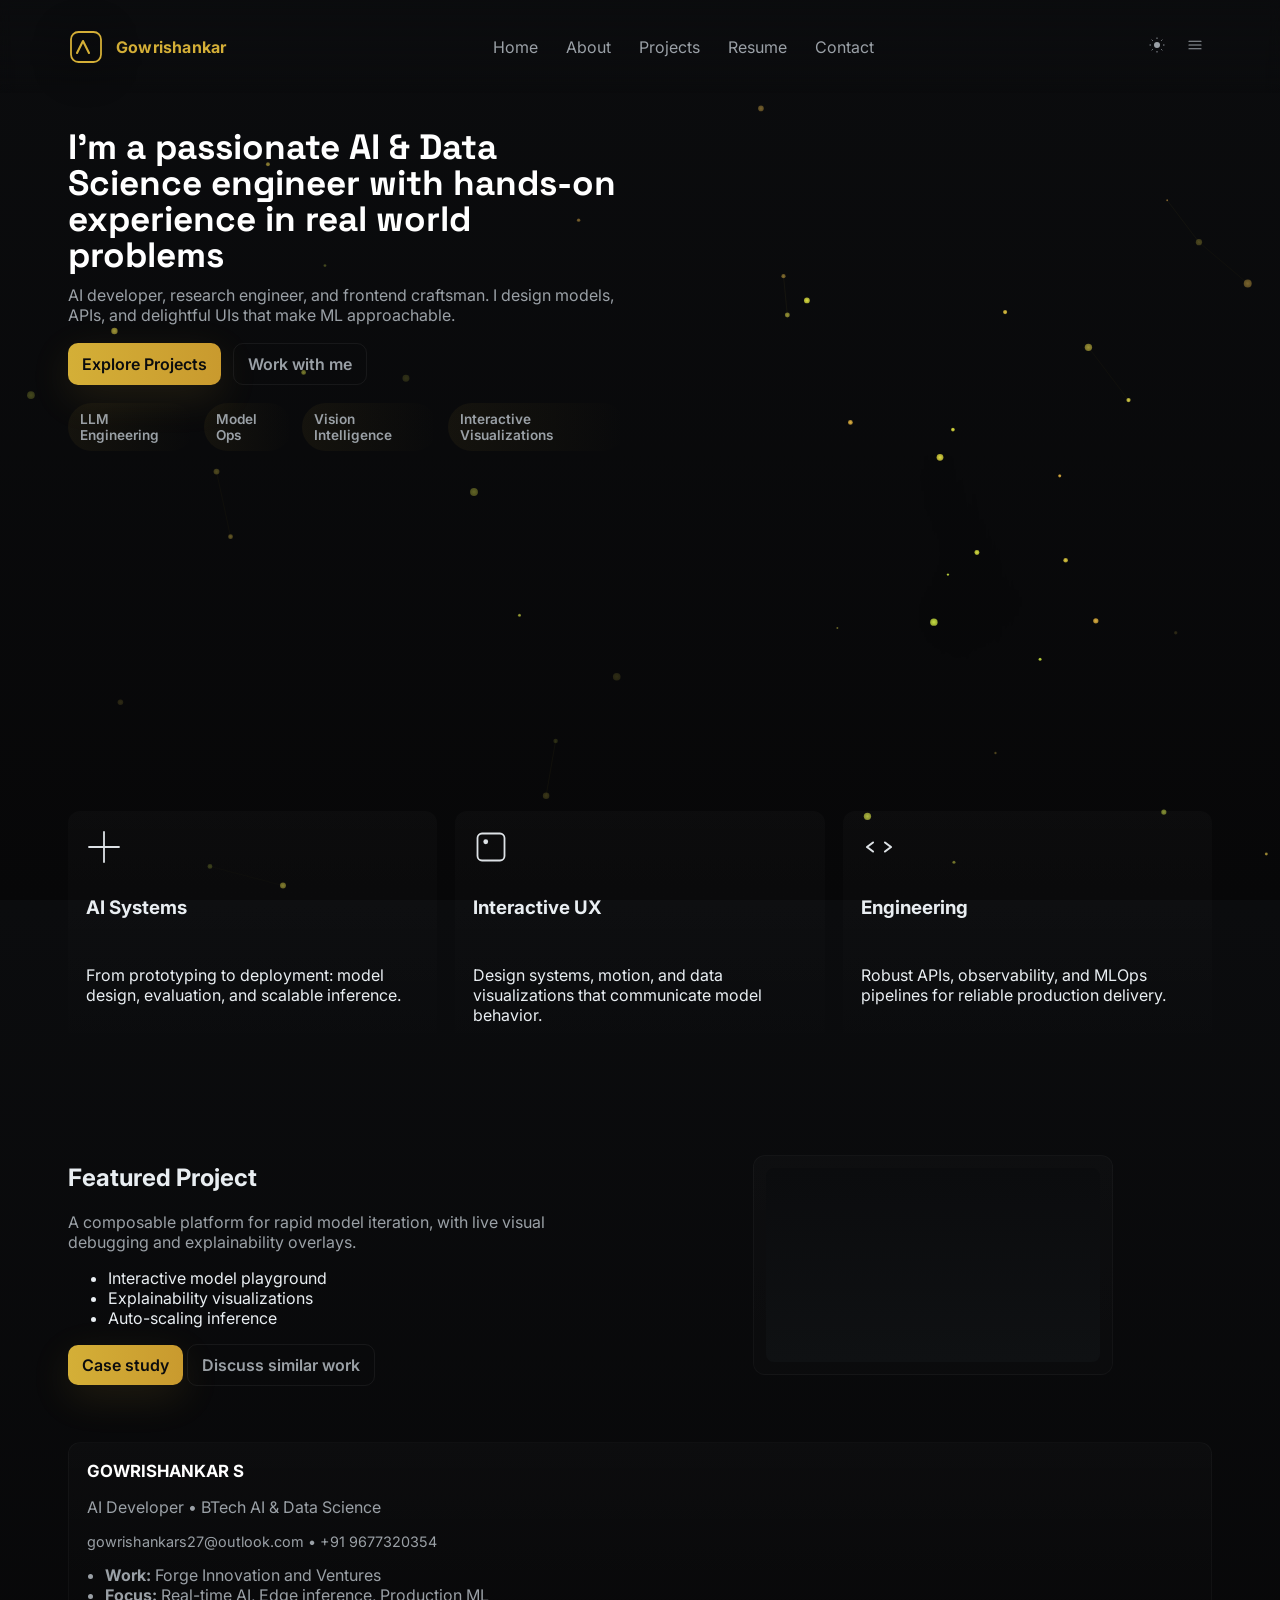
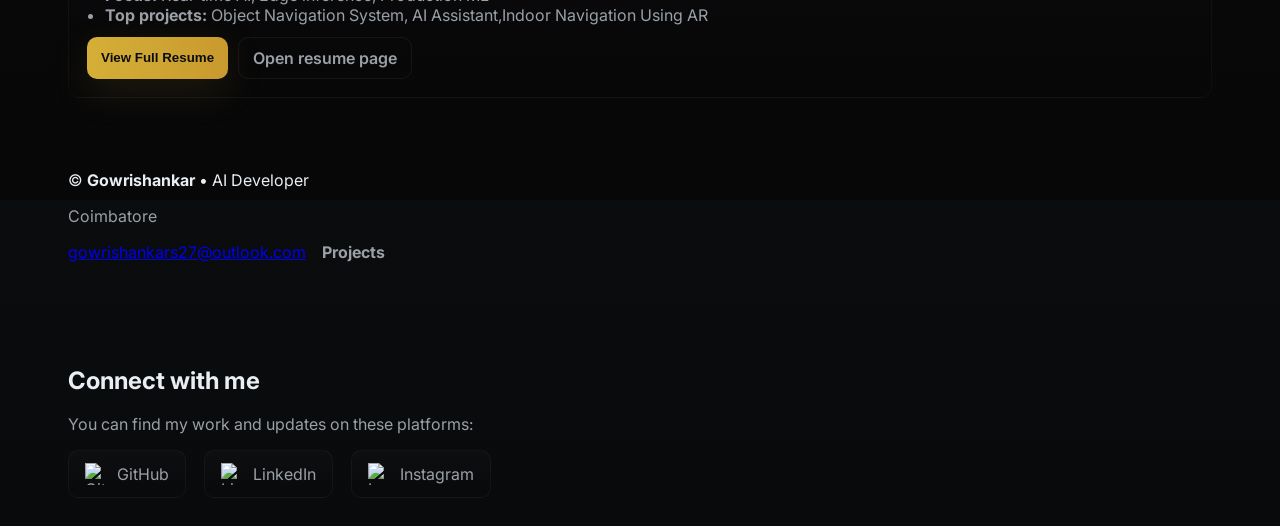
==== index.html @ 60534ad9 "Initial commit" ====
<!doctype html>
<html lang="en">
<head>
  <meta charset="utf-8" />
  <meta name="viewport" content="width=device-width,initial-scale=1" />
  <title>Gowrishankar — AI Developer Portfolio</title>
  <link rel="preconnect" href="https://fonts.gstatic.com" crossorigin>
  <link href="https://fonts.googleapis.com/css2?family=Inter:wght@300;400;600;800&family=Space+Grotesk:wght@600&display=swap" rel="stylesheet">
  <link rel="stylesheet" href="assets/style.css">
  <meta name="color-scheme" content="dark light">
</head>
<body class="theme-dark">
   <canvas id="cursorTrail" class="cursor-canvas" aria-hidden="true"></canvas>
    <canvas id="globalParticles" class="global-canvas" aria-hidden="true"></canvas>

  <header class="site-header" role="banner">
    <div class="container header-inner">
      <a class="brand" href="index.html" aria-label="Gowrishankar home">
        <svg class="logo" width="36" height="36" viewBox="0 0 24 24" aria-hidden="true"><use href="assets/icons.svg#logo"/></svg>
        <span class="brand-name">Gowrishankar</span>
      </a>

      <nav class="nav" role="navigation" aria-label="Primary">
        <a href="index.html" class="nav-link" data-nav="home">Home</a>
        <a href="about.html" class="nav-link" data-nav="about">About</a>
        <a href="projects.html" class="nav-link" data-nav="projects">Projects</a>
        <a href="resume.html" class="nav-link" data-nav="projects">Resume</a>
        <a href="contact.html" class="nav-link cta" data-nav="contact">Contact</a>
        <span class="nav-underline" aria-hidden="true"></span>
      </nav>

      <div class="header-actions">
        <button id="themeToggle" class="icon-btn" aria-label="Toggle theme"><svg width="18" height="18"><use href="assets/icons.svg#sun"/></svg></button>
        <button id="menuBtn" class="icon-btn mobile-only" aria-expanded="false" aria-controls="mobileMenu" aria-label="Open menu"><svg width="18" height="18"><use href="assets/icons.svg#menu"/></svg></button>
      </div>
    </div>

    <div id="mobileMenu" class="mobile-menu" hidden>
      <a href="index.html">Home</a>
      <a href="about.html">About</a>
      <a href="projects.html">Projects</a>
      <a href="resume.html">Resume</a>
      <a href="contact.html">Contact</a>
    </div>
  </header>

  <main id="main">
    <section class="hero container">
      <div class="hero-left">
        <h1 class="hero-title">I'm a passionate AI & Data Science engineer with hands-on experience in real world problems</h1>
        <p class="hero-lead">AI developer, research engineer, and frontend craftsman. I design models, APIs, and delightful UIs that make ML approachable.</p>

        <div class="hero-ctas">
          <a class="btn btn-gold" href="projects.html">Explore Projects</a>
          <a class="btn btn-outline" href="contact.html">Work with me</a>
        </div>
      

        <ul class="skill-chips" aria-hidden="true">
          <li>LLM Engineering</li>
          <li>Model Ops</li>
          <li>Vision Intelligence</li>
          <li>Interactive Visualizations</li>
        </ul>




        </div>
      </div>

      <div class="hero-right" aria-hidden="true">
        <canvas id="heroCanvas" class="hero-canvas" width="800" height="600"></canvas>
          </div>
        </div>
      </div>
    </section>

    <section class="features container" aria-label="Capabilities">
      <article class="feature" data-reveal>
        <svg class="feature-ic"><use href="assets/icons.svg#ai"/></svg>
        <h3>AI Systems</h3>
        <p>From prototyping to deployment: model design, evaluation, and scalable inference.</p>
      </article>
      <article class="feature" data-reveal>
        <svg class="feature-ic"><use href="assets/icons.svg#ux"/></svg>
        <h3>Interactive UX</h3>
        <p>Design systems, motion, and data visualizations that communicate model behavior.</p>
      </article>
      <article class="feature" data-reveal>
        <svg class="feature-ic"><use href="assets/icons.svg#code"/></svg>
        <h3>Engineering</h3>
        <p>Robust APIs, observability, and MLOps pipelines for reliable production delivery.</p>
      </article>
    </section>



    <section class="showcase container" aria-label="Featured project">
      <div class="showcase-left" data-reveal>
        <h2>Featured Project </h2>
        <p class="muted">A composable platform for rapid model iteration, with live visual debugging and explainability overlays.</p>
        <ul class="showcase-list">
          <li>Interactive model playground</li>
          <li>Explainability visualizations</li>
          <li>Auto-scaling inference</li>
        </ul>

        <div class="showcase-actions">
          <a class="btn btn-gold" href="projects.html">Case study</a>
          <a class="btn btn-outline" href="contact.html">Discuss similar work</a>
        </div>
      </div>
      <div class="showcase-right" data-parallax>
        <div class="device-mockup glass" id="deviceMockup">
          <div class="device-screen" id="mockupScreen" aria-hidden="true"></div>
        </div>
      </div>
    </section>

    <!-- Resume preview card (inserted after showcase) -->
    <section class="resume-preview container" aria-label="Resume preview">
      <div class="resume-preview-card glass">
        <div class="rp-left">
          <h3>GOWRISHANKAR S</h3>
          <p class="muted">AI Developer • BTech AI & Data Science</p>
          <p class="small muted">gowrishankars27@outlook.com • +91 9677320354</p>
          <ul class="rp-highlights">
            <li><strong>Work:</strong> Forge Innovation and Ventures </li>
            <li><strong>Focus:</strong> Real-time AI, Edge inference, Production ML</li>
            <li><strong>Top projects:</strong> Object Navigation System, AI Assistant,Indoor Navigation Using AR </li>
          </ul>
          <div class="rp-actions">
            <button id="openResumeBtn" class="btn btn-gold">View Full Resume</button>
            <a class="btn btn-outline" href="resume.html">Open resume page</a>
          </div>
        </div>

        <div class="rp-right" aria-hidden="true">
          <div class="rp-stats">

          </div>
        </div>
      </div>
    </section>
    <!-- end resume preview -->
  </main>

  <footer class="site-footer">
    <div class="container footer-inner">
      <div class="footer-left">
        <p>© <strong>Gowrishankar</strong> • AI Developer</p>
        <p class="muted">Coimbatore </p>
      </div>
      <div class="footer-right">
        <a class="link" href="mailto:gowrishankars27@outlook.com">gowrishankars27@outlook.com</a>
        <a class="nav-link" href="projects.html"> <b>Projects</b></a>
      </div>
    </div>
  </footer>

  <!-- Resume modal (near end of body) -->
  <div id="resumeModal" class="modal" aria-hidden="true" role="dialog" aria-modal="true">
    <div class="modal-panel" role="document">
      <button class="modal-close" aria-label="Close resume">✕</button>
      <div id="resumeModalContent" class="modal-body" style="max-height:70vh;overflow:auto;padding:18px;">
        <p class="muted">Loading resume…</p>
      </div>
    </div>
  </div>

  <script src="assets/main.js" defer></script>

  <script>
    // Small inline helpers for immediate interactions (keeps main.js modular)
    (function(){
      // Ensure nav active underline aligns with current page
      function updateNavUnderline() {
        const nav = document.querySelector('.nav');
        const underline = nav.querySelector('.nav-underline');
        const links = Array.from(nav.querySelectorAll('.nav-link'));
        const current = links.find(a => {
          const href = a.getAttribute('href');
          return href && (location.pathname.endsWith(href) || location.pathname === '/' && href === 'index.html');
        }) || links[0];
        if (!current) return;
        const rect = current.getBoundingClientRect();
        const navRect = nav.getBoundingClientRect();
        underline.style.width = rect.width + 'px';
        underline.style.transform = `translateX(${rect.left - navRect.left}px)`;
      }
      window.addEventListener('resize', updateNavUnderline);
      window.addEventListener('load', updateNavUnderline);
      document.addEventListener('DOMContentLoaded', () => {
        // click nav links to animate underline
        document.querySelectorAll('.nav-link').forEach(a=>{
          a.addEventListener('mouseenter', (e)=>{
            const nav = a.closest('.nav');
            const underline = nav.querySelector('.nav-underline');
            const rect = a.getBoundingClientRect();
            const navRect = nav.getBoundingClientRect();
            underline.style.transition = 'transform .18s cubic-bezier(.2,.9,.3,1), width .18s';
            underline.style.width = rect.width + 'px';
            underline.style.transform = `translateX(${rect.left - navRect.left}px)`;
          });
          a.addEventListener('mouseleave', updateNavUnderline);
        });
      });

      // Resume modal loader (same logic as before)
      const openBtn = document.getElementById('openResumeBtn');
      const modal = document.getElementById('resumeModal');
      const modalContent = document.getElementById('resumeModalContent');
      const closeBtn = modal?.querySelector('.modal-close');
      if (openBtn && modal && modalContent) {
        openBtn.addEventListener('click', async ()=>{
          if (modalContent.dataset.loaded === 'true') { modal.classList.add('open'); modal.setAttribute('aria-hidden','false'); document.body.style.overflow='hidden'; return; }
          openBtn.disabled = true; openBtn.textContent = 'Loading…';
          try {
            const res = await fetch('resume.html', {cache:'no-store'});
            const html = await res.text();
            const parser = new DOMParser();
            const doc = parser.parseFromString(html, 'text/html');
            const resumeMain = doc.getElementById('resume-main') || doc.querySelector('main');
            modalContent.innerHTML = resumeMain ? resumeMain.innerHTML : html;
            modalContent.dataset.loaded = 'true';
            modal.classList.add('open'); modal.setAttribute('aria-hidden','false'); document.body.style.overflow='hidden';
          } catch {
            modalContent.innerHTML = '<p class="muted">Unable to load resume. Open the resume page instead.</p>';
            modal.classList.add('open'); modal.setAttribute('aria-hidden','false'); document.body.style.overflow='hidden';
          } finally {
            openBtn.disabled = false; openBtn.textContent = 'View Full Resume';
          }
        });
        closeBtn?.addEventListener('click', ()=>{ modal.classList.remove('open'); modal.setAttribute('aria-hidden','true'); document.body.style.overflow=''; });
        modal.addEventListener('click', (e)=> { if (e.target === modal) { modal.classList.remove('open'); modal.setAttribute('aria-hidden','true'); document.body.style.overflow=''; }});
        window.addEventListener('keydown', (e)=> { if (e.key === 'Escape' && modal.classList.contains('open')) { modal.classList.remove('open'); modal.setAttribute('aria-hidden','true'); document.body.style.overflow=''; }});
      }
    })();
  </script>

  <section class="social-links container" aria-label="Social Profiles">
  <h2 class="section-title">Connect with me</h2>
  <p class="muted">You can find my work and updates on these platforms:</p>
  <div class="social-grid">
    <a href="https://github.com/gowrishankar2705" target="_blank" rel="noopener" class="social-card">
  <img src="D:\Websites\gowrishankar's personal\port\assets\icons8-github-48.apng.png" alt="GitHub Logo" class="social-ic"/>
  <span>GitHub</span>
</a>

<a href="https://www.linkedin.com/in/gowrishankar-s-59a782253/" target="_blank" rel="noopener" class="social-card">
  <img src="D:\Websites\gowrishankar's personal\port\assets\icons8-linkedin-64.apng.png" alt="LinkedIn Logo" class="social-ic"/>
  <span>LinkedIn</span>
</a>

<a href="https://www.instagram.com/gowrishankar__s" target="_blank" rel="noopener" class="social-card">
  <img src="D:\Websites\gowrishankar's personal\port\assets\icons8-instagram-logo-94.png" alt="Instagram Logo" class="social-ic"/>
  <span>Instagram</span>
</a>
  </div>
</section>
</body>
</html>
---- assets/style.css ----
:root{
  --bg:#0b0c0e;
  --panel:#0f1113;
  --muted:#9aa0a6;
  --gold:#D4AF37;
  --gold-2:#c99a2e;
  --glass: rgba(255,255,255,0.04);
  --radius:14px;
  --max:1200px;
  --ease:cubic-bezier(.2,.9,.3,1);
  --mono: ui-monospace, SFMono-Regular, Menlo, Monaco, "Roboto Mono", monospace;
}
*{box-sizing:border-box}
html,body{height:100%}
body{
  margin:0;
  font-family:Inter,system-ui,-apple-system,Segoe UI,Roboto,"Helvetica Neue",Arial;
  background:linear-gradient(180deg,var(--bg),#070708);
  color:#e9eef2;
  -webkit-font-smoothing:antialiased;
  -moz-osx-font-smoothing:grayscale;
  transition:background .35s var(--ease),color .35s var(--ease);
}

/* Layout */
.container{max-width:var(--max);margin:0 auto;padding:28px}
.site-header{position:sticky;top:0;z-index:60;background:linear-gradient(180deg,rgba(11,12,14,0.6),transparent);backdrop-filter:blur(6px)}
.header-inner{display:flex;align-items:center;justify-content:space-between;gap:16px}
.brand{display:flex;align-items:center;gap:12px;text-decoration:none;color:var(--gold)}
.brand-name{font-weight:700;letter-spacing:0.2px}
.logo{filter:drop-shadow(0 6px 18px rgba(0,0,0,0.6))}

/* Nav */
/* Force nav links to use your theme colors instead of browser defaults */
.nav-link,
.nav-link:link,
.nav-link:visited,
.nav-link:active,
.nav-link:focus {
  color: var(--muted);          /* your muted gray */
  text-decoration: none;        /* remove underline */
  background: transparent;
  border: none;
  box-shadow: none;
  padding: 8px 12px;
  transition: color .18s ease, background .18s ease, box-shadow .18s ease;
}

/* Hover and focus */
.nav-link:hover,
.nav-link:focus-visible {
  color: #fff; /* white on hover */
  background: linear-gradient(90deg, rgba(212,175,55,0.06), transparent);
  box-shadow: 0 8px 30px rgba(212,175,55,0.06);
  outline: none;
}

/* Active/current page */
.nav-link.active {
  color: #fff;
  background: linear-gradient(90deg, rgba(212,175,55,0.08), transparent);
  box-shadow: 0 8px 30px rgba(212,175,55,0.06);
}
/* Buttons */
.btn{display:inline-flex;align-items:center;gap:8px;border-radius:10px;padding:10px 14px;text-decoration:none;font-weight:600;cursor:pointer;border:0}
.btn-gold{background:linear-gradient(90deg,var(--gold),var(--gold-2));color:#0b0c0e;box-shadow:0 12px 40px rgba(212,175,55,0.12);transform:translateZ(0)}
.btn-outline{background:transparent;border:1px solid rgba(255,255,255,0.06);color:var(--muted)}
.btn-sm{padding:8px 10px;font-size:0.9rem}
.icon-btn{background:transparent;border:0;color:var(--muted);padding:8px;border-radius:8px;cursor:pointer}
.icon-btn:hover{color:var(--gold)}

/* Hero */
.hero{display:flex;gap:28px;align-items:stretch;padding-top:36px;padding-bottom:36px}
.hero-left{flex:1;min-width:320px}
.hero-right{flex:1;display:flex;align-items:center;justify-content:center;position:relative}
.hero-title{font-family:Space Grotesk,Inter,system-ui;font-size:2.2rem;line-height:1.02;margin:0 0 12px;color:#fff}
.hero-lead{color:var(--muted);margin:0 0 18px}
.hero-ctas{display:flex;gap:12px;margin-bottom:18px}
.skill-chips{display:flex;gap:10px;list-style:none;padding:0;margin:12px 0 20px}
.skill-chips li{background:linear-gradient(90deg,rgba(212,175,55,0.06),transparent);padding:8px 12px;border-radius:999px;color:var(--muted);font-weight:600;font-size:0.85rem}
.stats{display:flex;gap:18px;margin-top:18px}
.stats .num{font-weight:800;color:var(--gold);font-size:1.1rem;display:block}
.muted{color:var(--muted)}

/* Hero canvas and card */
.hero-canvas{width:100%;height:100%;border-radius:16px;display:block;filter:drop-shadow(0 20px 60px rgba(0,0,0,0.6))}
.hero-card{position:absolute;right:6%;bottom:6%;width:320px;padding:14px;border-radius:12px;background:linear-gradient(180deg,rgba(255,255,255,0.02),rgba(255,255,255,0.01));backdrop-filter:blur(8px);border:1px solid rgba(255,255,255,0.03)}
.card-top{display:flex;justify-content:space-between;align-items:center;margin-bottom:8px}
.code-sample{background:rgba(0,0,0,0.25);padding:10px;border-radius:8px;color:#fff;font-family:var(--mono);font-size:0.85rem;overflow:auto}

/* Features */
.features{display:grid;grid-template-columns:repeat(3,1fr);gap:18px;margin-top:18px}
.feature{background:linear-gradient(180deg,rgba(255,255,255,0.02),transparent);padding:18px;border-radius:12px;display:flex;flex-direction:column;gap:12px;align-items:flex-start}
.feature-ic{width:36px;height:36px;fill:var(--gold);opacity:0.95}

/* Showcase */
.showcase{display:flex;gap:28px;align-items:center;margin-top:28px}
.showcase-left{flex:1}
.showcase-right{flex:1;display:flex;justify-content:center}
.device-mockup{width:360px;height:220px;border-radius:12px;padding:12px;background:linear-gradient(180deg,rgba(255,255,255,0.02),transparent);border:1px solid rgba(255,255,255,0.03)}
.device-screen{height:100%;border-radius:8px;background:linear-gradient(180deg,#0b0c0e,#0f1113)}

/* Projects grid */
.projects-grid{display:grid;grid-template-columns:repeat(3,1fr);gap:18px;margin-top:20px}
.project-card{background:linear-gradient(180deg,rgba(255,255,255,0.02),transparent);padding:16px;border-radius:12px;cursor:pointer;transform-style:preserve-3d;transition:transform .28s var(--ease),box-shadow .28s var(--ease)}
.project-card:hover{box-shadow:0 20px 60px rgba(0,0,0,0.6);transform:translateY(-8px) rotateX(2deg)}
.project-media{height:140px;border-radius:10px;background:linear-gradient(135deg,rgba(212,175,55,0.06),transparent);margin-bottom:12px;display:flex;align-items:center;justify-content:center;color:var(--muted)}

/* Modal */
.modal{position:fixed;inset:0;display:flex;align-items:center;justify-content:center;background:rgba(2,2,2,0.6);opacity:0;pointer-events:none;transition:opacity .22s var(--ease)}
.modal.open{opacity:1;pointer-events:auto}
.modal-panel{background:var(--panel);padding:20px;border-radius:12px;max-width:900px;width:94%;box-shadow:0 30px 80px rgba(0,0,0,0.7)}
.modal-close{position:absolute;right:18px;top:18px;background:transparent;border:0;color:var(--muted);font-size:1.1rem}

/* Contact */
.contact-grid{display:grid;grid-template-columns:1fr 360px;gap:18px;margin-top:18px}
.contact-form{background:linear-gradient(180deg,rgba(255,255,255,0.02),transparent);padding:18px;border-radius:12px}
.contact-form label{display:block;margin-top:12px;font-weight:600}
.contact-form input, .contact-form textarea{width:100%;padding:10px;border-radius:8px;border:1px solid rgba(255,255,255,0.04);background:transparent;color:inherit}
.contact-card{padding:18px;border-radius:12px}

/* Utilities */
.glass{background:linear-gradient(180deg,rgba(255,255,255,0.02),rgba(255,255,255,0.01));border:1px solid rgba(255,255,255,0.03)}
.lead{color:var(--muted);font-size:1.05rem}
.small{font-size:0.9rem}
.muted{color:var(--muted)}

/* Responsive */
@media(max-width:980px){
  .features{grid-template-columns:1fr}
  .showcase{flex-direction:column}
  .projects-grid{grid-template-columns:repeat(2,1fr)}
  .contact-grid{grid-template-columns:1fr}
  .hero{flex-direction:column}
  .hero-card{position:static;margin-top:18px}
  .mobile-only{display:inline-flex}
  .nav{display:none}
  .container{padding:18px}
}
@media(max-width:560px){
  .projects-grid{grid-template-columns:1fr}
  .skill-chips{flex-wrap:wrap}
  .hero-title{font-size:1.6rem}
  .brand-name{display:none}
  .mobile-only{display:inline-flex}
}

/* Global particle canvas */
.global-canvas {
  position: fixed;
  inset: 0;
  width: 100%;
  height: 100%;
  pointer-events: none;
  z-index: 5;
  mix-blend-mode: screen;
  opacity: 0.9;
  transition: opacity .35s ease;
  will-change: transform;
}
@media (max-width: 880px) {
  .global-canvas { opacity: 0.6; }
}
@media (prefers-reduced-motion: reduce) {
  .global-canvas { display: none !important; }
}

/* Reveal animations */
[data-reveal] { opacity:0; transform:translateY(12px); transition:opacity .6s ease, transform .6s cubic-bezier(.2,.9,.3,1); }
[data-reveal].revealed { opacity:1; transform:translateY(0); }

/* Resume preview card */
.resume-preview-card { display:flex; justify-content:space-between; gap:18px; padding:18px; border-radius:12px; background:linear-gradient(180deg, rgba(255,255,255,0.02), transparent); border:1px solid rgba(255,255,255,0.03); align-items:center; transform:translateY(0); transition:transform .28s var(--ease), box-shadow .28s; }
.resume-preview-card:hover { transform:translateY(-8px); box-shadow:0 30px 80px rgba(0,0,0,0.6); }
.rp-left h3 { margin:0 0 6px; font-size:1.05rem; color:#fff; }
.rp-highlights { margin:10px 0 12px; padding-left:18px; color:var(--muted); }
.rp-actions { display:flex; gap:10px; }
.rp-stats { display:flex; gap:12px; align-items:center; }
.rp-stats .num { font-weight:800; color:var(--gold); font-size:1.05rem; display:block; }

/* Parallax mockup */
[data-parallax] { will-change:transform; transition:transform .12s linear; }

/* Small utilities */
.sr-only{position:absolute;width:1px;height:1px;padding:0;margin:-1px;overflow:hidden;clip:rect(0,0,0,0);white-space:nowrap;border:0}

/* =========================
   NAV OVERRIDES (APPENDED)
   ========================= */

/* Normalize Contact tab color to match other nav links */
.nav-link,
.nav-link:link,
.nav-link:visited,
.nav-link:active,
.nav-link:focus {
  color: var(--muted) !important;
  background: transparent !important;
  border: none !important;
  box-shadow: none !important;
  text-decoration: none !important;
  padding: 8px 12px;
}

/* Hover and focus state consistent with other links */
.nav-link:hover,
.nav-link:focus-visible {
  color: #fff !important;
  background: linear-gradient(90deg, rgba(212,175,55,0.06), transparent) !important;
  box-shadow: 0 8px 30px rgba(212,175,55,0.06) !important;
  outline: none;
}

/* Ensure CTA no longer looks different */
.nav-link.cta {
  background: transparent !important;
  border: none !important;
  box-shadow: none !important;
  color: var(--muted) !important;
  padding: 8px 12px;
}

/* Active tab styling consistent */
.nav-link.active {
  color: #fff !important;
  background: linear-gradient(90deg, rgba(212,175,55,0.08), transparent) !important;
  box-shadow: 0 8px 30px rgba(212,175,55,0.06) !important;
}

/* Make Contact tab visually consistent with other nav links */
.nav-link.cta {
  background: transparent !important;   /* remove special background */
  border: none !important;              /* remove any border */
  box-shadow: none !important;          /* remove glow/shadow */
  color: var(--muted) !important;       /* same color as other links */
  padding: 8px 12px;                    /* consistent padding */
}

/* Keep hover/active behavior consistent */
.nav-link.cta:hover,
.nav-link.cta:focus {
  color: #fff;
  background: linear-gradient(90deg, rgba(212,175,55,0.06), transparent);
  box-shadow: 0 8px 30px rgba(212,175,55,0.06);
  outline: none;                         /* remove default focus outline if present */
}

/* If a persistent border or outline appears when the link is active, neutralize it */
.nav-link.cta.active {
  background: linear-gradient(90deg, rgba(212,175,55,0.08), transparent);
  color: #fff;
  box-shadow: 0 8px 30px rgba(212,175,55,0.06);
  border: none;
}

/* Remove any focus ring that might be applied globally to .cta specifically */
.nav-link.cta:focus-visible {
  outline: 2px solid rgba(212,175,55,0.14); /* optional subtle focus for accessibility */
  outline-offset: 2px;
}

/* Normalize nav link appearance across all pages */
.nav-link,
.nav-link:link,
.nav-link:visited,
.nav-link:active,
.nav-link:focus {
  color: var(--muted) !important;
  background: transparent !important;
  border: none !important;
  box-shadow: none !important;
  text-decoration: none !important;
  padding: 8px 12px;
  transition: color .18s ease, background .18s ease, box-shadow .18s ease;
}

/* Hover and active visual treatment (consistent) */
.nav-link:hover,
.nav-link:focus-visible {
  color: #fff;
  background: linear-gradient(90deg, rgba(212,175,55,0.06), transparent);
  box-shadow: 0 8px 30px rgba(212,175,55,0.06);
  outline: none;
}

/* Explicitly style the CTA so it no longer looks like an outlier */
.nav-link.cta {
  background: transparent !important;
  border: none !important;
  box-shadow: none !important;
  color: var(--muted) !important;
  padding: 8px 12px;
}

/* When a link is the current page */
.nav-link.active {
  color: #fff;
  background: linear-gradient(90deg, rgba(212,175,55,0.08), transparent);
  box-shadow: 0 8px 30px rgba(212,175,55,0.06);
}

/* Remove any browser default link color on the contact page specifically */
body.contact-page .nav-link,
body.contact-page .nav-link:visited {
  color: var(--muted) !important;
}

/* End of file */

/* Social links section */
.social-links { margin-top: 28px; }
.social-grid {
  display: flex;
  gap: 18px;
  flex-wrap: wrap;
  margin-top: 12px;
}
.social-card {
  display: flex;
  align-items: center;
  gap: 10px;
  padding: 12px 16px;
  border-radius: 10px;
  background: linear-gradient(180deg, rgba(255,255,255,0.02), transparent);
  border: 1px solid rgba(255,255,255,0.04);
  color: var(--muted);
  text-decoration: none;
  transition: transform .22s var(--ease), box-shadow .22s var(--ease), color .22s;
}
.social-card:hover {
  color: #fff;
  transform: translateY(-4px);
  box-shadow: 0 12px 40px rgba(0,0,0,0.6);
}
.social-ic {
  width: 22px;
  height: 22px;
  fill: var(--gold);
}
/* Cursor trail canvas overlay */
.cursor-canvas {
  position: fixed;
  inset: 0;
  width: 100%;
  height: 100%;
  pointer-events: none;   /* allow clicks through */
  z-index: 999;           /* above everything */
}
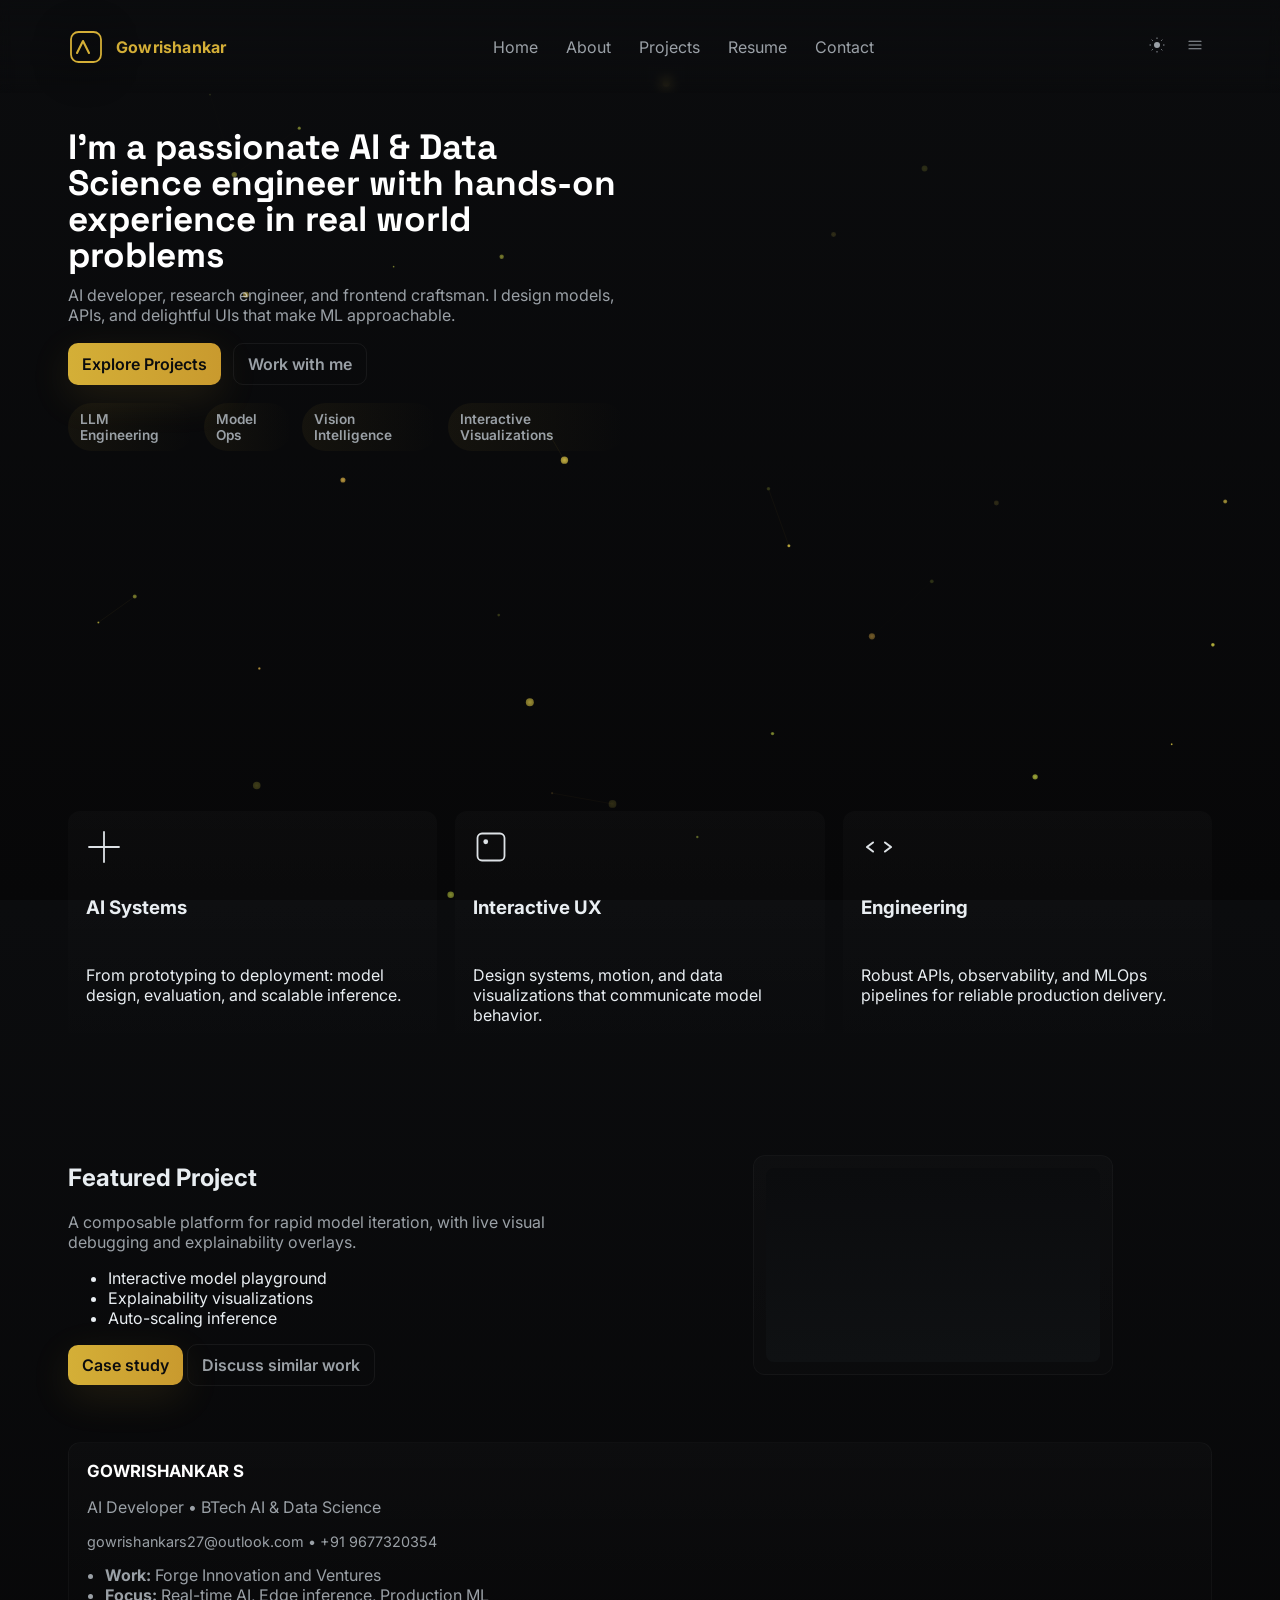
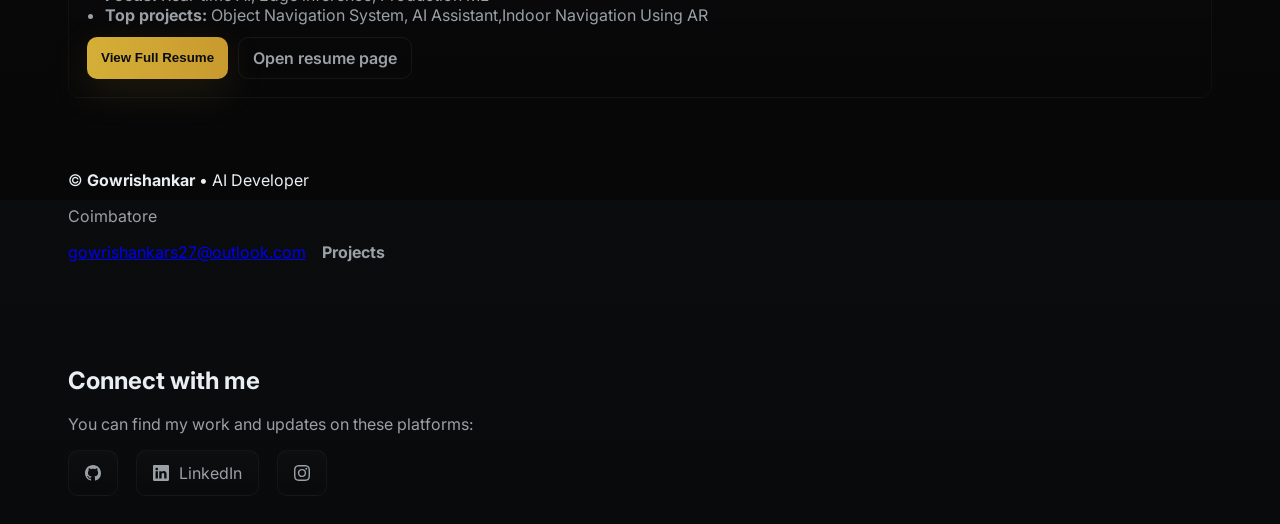
==== commit c17a4e77: "Replace image icons with SVGs for social links" ====
--- a/index.html
+++ b/index.html
@@ -244,20 +244,24 @@
   <p class="muted">You can find my work and updates on these platforms:</p>
   <div class="social-grid">
     <a href="https://github.com/gowrishankar2705" target="_blank" rel="noopener" class="social-card">
-  <img src="D:\Websites\gowrishankar's personal\port\assets\icons8-github-48.apng.png" alt="GitHub Logo" class="social-ic"/>
-  <span>GitHub</span>
+  <svg xmlns="http://www.w3.org/2000/svg" width="16" height="16" fill="currentColor" class="bi bi-github" viewBox="0 0 16 16">
+  <path d="M8 0C3.58 0 0 3.58 0 8c0 3.54 2.29 6.53 5.47 7.59.4.07.55-.17.55-.38 0-.19-.01-.82-.01-1.49-2.01.37-2.53-.49-2.69-.94-.09-.23-.48-.94-.82-1.13-.28-.15-.68-.52-.01-.53.63-.01 1.08.58 1.23.82.72 1.21 1.87.87 2.33.66.07-.52.28-.87.51-1.07-1.78-.2-3.64-.89-3.64-3.95 0-.87.31-1.59.82-2.15-.08-.2-.36-1.02.08-2.12 0 0 .67-.21 2.2.82.64-.18 1.32-.27 2-.27s1.36.09 2 .27c1.53-1.04 2.2-.82 2.2-.82.44 1.1.16 1.92.08 2.12.51.56.82 1.27.82 2.15 0 3.07-1.87 3.75-3.65 3.95.29.25.54.73.54 1.48 0 1.07-.01 1.93-.01 2.2 0 .21.15.46.55.38A8.01 8.01 0 0 0 16 8c0-4.42-3.58-8-8-8"/>
+</svg>
 </a>
 
 <a href="https://www.linkedin.com/in/gowrishankar-s-59a782253/" target="_blank" rel="noopener" class="social-card">
-  <img src="D:\Websites\gowrishankar's personal\port\assets\icons8-linkedin-64.apng.png" alt="LinkedIn Logo" class="social-ic"/>
+  <svg xmlns="http://www.w3.org/2000/svg" width="16" height="16" fill="currentColor" class="bi bi-linkedin" viewBox="0 0 16 16">
+  <path d="M0 1.146C0 .513.526 0 1.175 0h13.65C15.474 0 16 .513 16 1.146v13.708c0 .633-.526 1.146-1.175 1.146H1.175C.526 16 0 15.487 0 14.854zm4.943 12.248V6.169H2.542v7.225zm-1.2-8.212c.837 0 1.358-.554 1.358-1.248-.015-.709-.52-1.248-1.342-1.248S2.4 3.226 2.4 3.934c0 .694.521 1.248 1.327 1.248zm4.908 8.212V9.359c0-.216.016-.432.08-.586.173-.431.568-.878 1.232-.878.869 0 1.216.662 1.216 1.634v3.865h2.401V9.25c0-2.22-1.184-3.252-2.764-3.252-1.274 0-1.845.7-2.165 1.193v.025h-.016l.016-.025V6.169h-2.4c.03.678 0 7.225 0 7.225z"/>
+</svg>
   <span>LinkedIn</span>
 </a>
 
 <a href="https://www.instagram.com/gowrishankar__s" target="_blank" rel="noopener" class="social-card">
-  <img src="D:\Websites\gowrishankar's personal\port\assets\icons8-instagram-logo-94.png" alt="Instagram Logo" class="social-ic"/>
-  <span>Instagram</span>
+  <svg xmlns="http://www.w3.org/2000/svg" width="16" height="16" fill="currentColor" class="bi bi-instagram" viewBox="0 0 16 16">
+  <path d="M8 0C5.829 0 5.556.01 4.703.048 3.85.088 3.269.222 2.76.42a3.9 3.9 0 0 0-1.417.923A3.9 3.9 0 0 0 .42 2.76C.222 3.268.087 3.85.048 4.7.01 5.555 0 5.827 0 8.001c0 2.172.01 2.444.048 3.297.04.852.174 1.433.372 1.942.205.526.478.972.923 1.417.444.445.89.719 1.416.923.51.198 1.09.333 1.942.372C5.555 15.99 5.827 16 8 16s2.444-.01 3.298-.048c.851-.04 1.434-.174 1.943-.372a3.9 3.9 0 0 0 1.416-.923c.445-.445.718-.891.923-1.417.197-.509.332-1.09.372-1.942C15.99 10.445 16 10.173 16 8s-.01-2.445-.048-3.299c-.04-.851-.175-1.433-.372-1.941a3.9 3.9 0 0 0-.923-1.417A3.9 3.9 0 0 0 13.24.42c-.51-.198-1.092-.333-1.943-.372C10.443.01 10.172 0 7.998 0zm-.717 1.442h.718c2.136 0 2.389.007 3.232.046.78.035 1.204.166 1.486.275.373.145.64.319.92.599s.453.546.598.92c.11.281.24.705.275 1.485.039.843.047 1.096.047 3.231s-.008 2.389-.047 3.232c-.035.78-.166 1.203-.275 1.485a2.5 2.5 0 0 1-.599.919c-.28.28-.546.453-.92.598-.28.11-.704.24-1.485.276-.843.038-1.096.047-3.232.047s-2.39-.009-3.233-.047c-.78-.036-1.203-.166-1.485-.276a2.5 2.5 0 0 1-.92-.598 2.5 2.5 0 0 1-.6-.92c-.109-.281-.24-.705-.275-1.485-.038-.843-.046-1.096-.046-3.233s.008-2.388.046-3.231c.036-.78.166-1.204.276-1.486.145-.373.319-.64.599-.92s.546-.453.92-.598c.282-.11.705-.24 1.485-.276.738-.034 1.024-.044 2.515-.045zm4.988 1.328a.96.96 0 1 0 0 1.92.96.96 0 0 0 0-1.92m-4.27 1.122a4.109 4.109 0 1 0 0 8.217 4.109 4.109 0 0 0 0-8.217m0 1.441a2.667 2.667 0 1 1 0 5.334 2.667 2.667 0 0 1 0-5.334"/>
+</svg>
 </a>
   </div>
 </section>
 </body>
-</html>+</html>
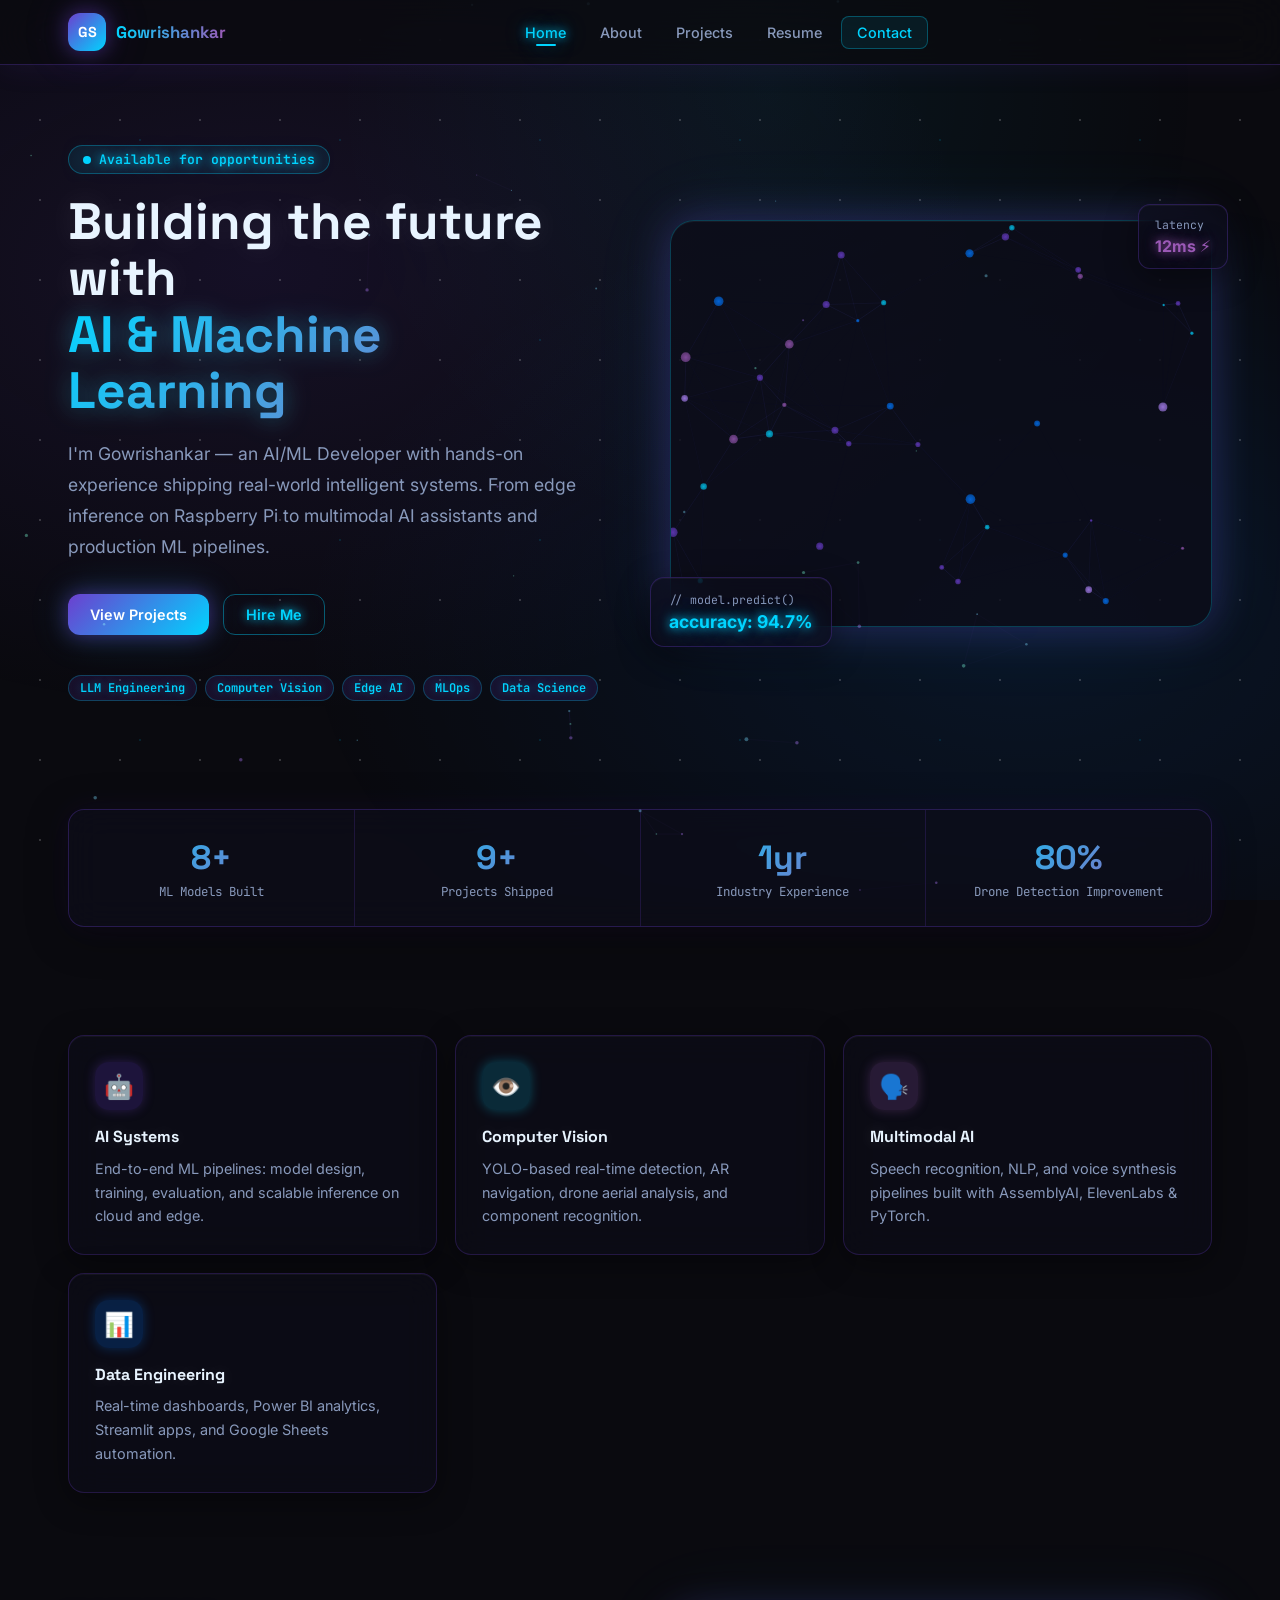
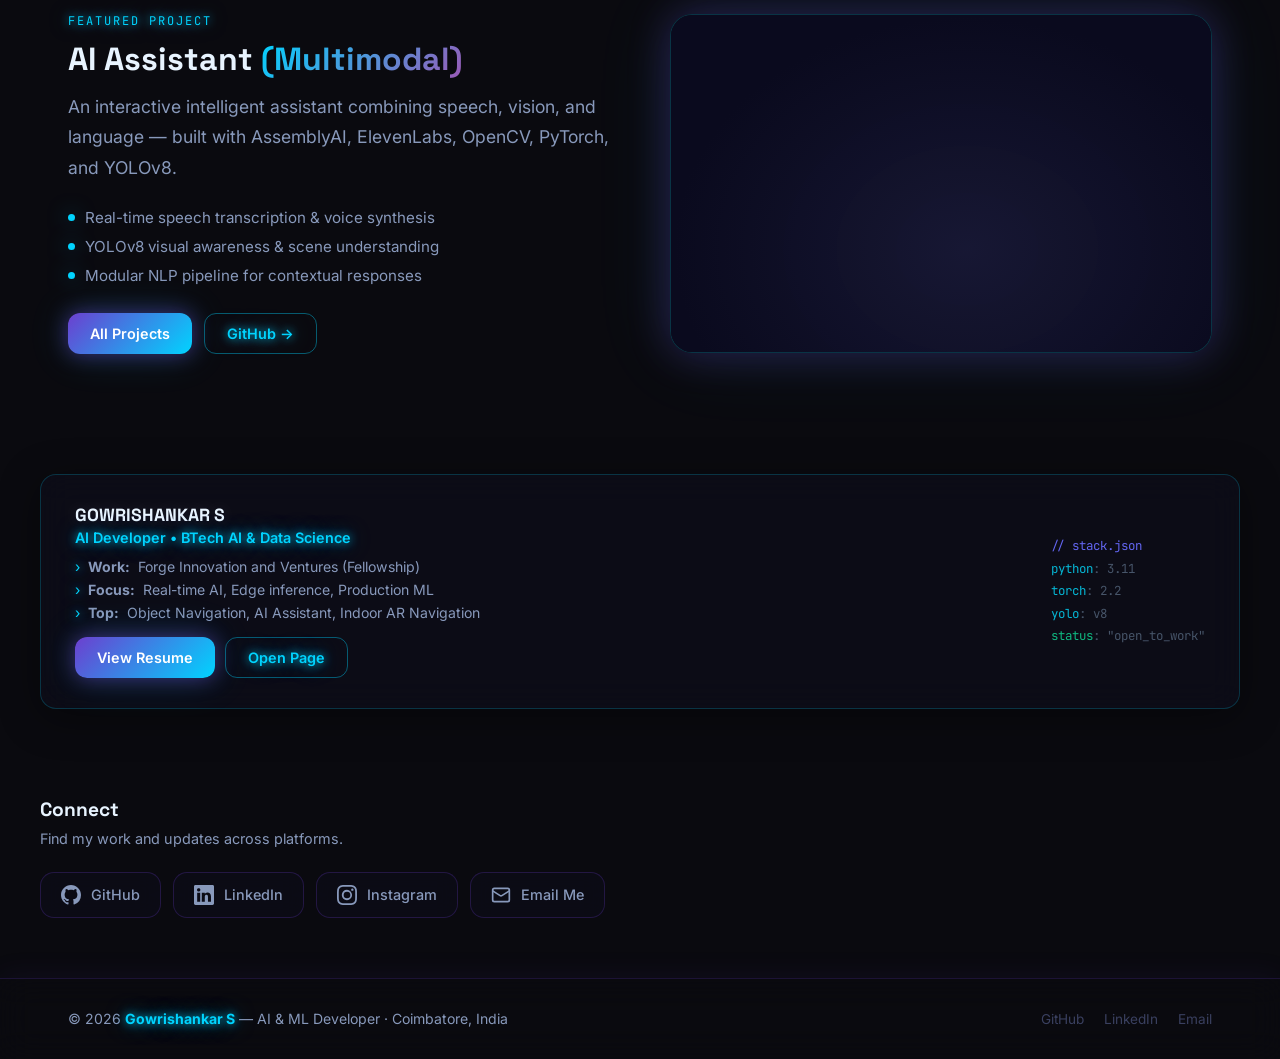
==== commit cd32420d: "v2" ====
--- a/index.html
+++ b/index.html
@@ -3,38 +3,36 @@
 <head>
   <meta charset="utf-8" />
   <meta name="viewport" content="width=device-width,initial-scale=1" />
-  <title>Gowrishankar — AI Developer Portfolio</title>
+  <title>Gowrishankar S — AI & ML Developer</title>
+  <meta name="description" content="Portfolio of Gowrishankar S — AI/ML Developer specializing in computer vision, LLMs, and production ML systems." />
+  <link rel="preconnect" href="https://fonts.googleapis.com">
   <link rel="preconnect" href="https://fonts.gstatic.com" crossorigin>
-  <link href="https://fonts.googleapis.com/css2?family=Inter:wght@300;400;600;800&family=Space+Grotesk:wght@600&display=swap" rel="stylesheet">
+  <link href="https://fonts.googleapis.com/css2?family=Inter:wght@300;400;500;600;700&family=Space+Grotesk:wght@400;500;600;700&family=JetBrains+Mono:wght@400;500&display=swap" rel="stylesheet">
   <link rel="stylesheet" href="assets/style.css">
-  <meta name="color-scheme" content="dark light">
 </head>
-<body class="theme-dark">
-   <canvas id="cursorTrail" class="cursor-canvas" aria-hidden="true"></canvas>
-    <canvas id="globalParticles" class="global-canvas" aria-hidden="true"></canvas>
+<body>
+  <canvas id="cursorTrail" class="cursor-canvas" aria-hidden="true"></canvas>
+  <canvas id="globalParticles" class="global-canvas" aria-hidden="true"></canvas>
 
   <header class="site-header" role="banner">
     <div class="container header-inner">
       <a class="brand" href="index.html" aria-label="Gowrishankar home">
-        <svg class="logo" width="36" height="36" viewBox="0 0 24 24" aria-hidden="true"><use href="assets/icons.svg#logo"/></svg>
+        <div class="brand-logo">GS</div>
         <span class="brand-name">Gowrishankar</span>
       </a>
-
       <nav class="nav" role="navigation" aria-label="Primary">
-        <a href="index.html" class="nav-link" data-nav="home">Home</a>
-        <a href="about.html" class="nav-link" data-nav="about">About</a>
-        <a href="projects.html" class="nav-link" data-nav="projects">Projects</a>
-        <a href="resume.html" class="nav-link" data-nav="projects">Resume</a>
-        <a href="contact.html" class="nav-link cta" data-nav="contact">Contact</a>
-        <span class="nav-underline" aria-hidden="true"></span>
+        <a href="index.html" class="nav-link active">Home</a>
+        <a href="about.html" class="nav-link">About</a>
+        <a href="projects.html" class="nav-link">Projects</a>
+        <a href="resume.html" class="nav-link">Resume</a>
+        <a href="contact.html" class="nav-link cta">Contact</a>
       </nav>
-
       <div class="header-actions">
-        <button id="themeToggle" class="icon-btn" aria-label="Toggle theme"><svg width="18" height="18"><use href="assets/icons.svg#sun"/></svg></button>
-        <button id="menuBtn" class="icon-btn mobile-only" aria-expanded="false" aria-controls="mobileMenu" aria-label="Open menu"><svg width="18" height="18"><use href="assets/icons.svg#menu"/></svg></button>
-      </div>
-    </div>
-
+        <button class="icon-btn mobile-only" id="menuBtn" aria-expanded="false" aria-controls="mobileMenu" aria-label="Toggle menu">
+          <svg width="18" height="18" viewBox="0 0 24 24" fill="none" stroke="currentColor" stroke-width="2"><line x1="4" y1="6" x2="20" y2="6"/><line x1="4" y1="12" x2="20" y2="12"/><line x1="4" y1="18" x2="20" y2="18"/></svg>
+        </button>
+      </div>
+    </div>
     <div id="mobileMenu" class="mobile-menu" hidden>
       <a href="index.html">Home</a>
       <a href="about.html">About</a>
@@ -45,223 +43,197 @@
   </header>
 
   <main id="main">
-    <section class="hero container">
-      <div class="hero-left">
-        <h1 class="hero-title">I'm a passionate AI & Data Science engineer with hands-on experience in real world problems</h1>
-        <p class="hero-lead">AI developer, research engineer, and frontend craftsman. I design models, APIs, and delightful UIs that make ML approachable.</p>
-
-        <div class="hero-ctas">
-          <a class="btn btn-gold" href="projects.html">Explore Projects</a>
-          <a class="btn btn-outline" href="contact.html">Work with me</a>
-        </div>
-      
-
-        <ul class="skill-chips" aria-hidden="true">
-          <li>LLM Engineering</li>
-          <li>Model Ops</li>
-          <li>Vision Intelligence</li>
-          <li>Interactive Visualizations</li>
-        </ul>
-
-
-
-
-        </div>
-      </div>
-
-      <div class="hero-right" aria-hidden="true">
-        <canvas id="heroCanvas" class="hero-canvas" width="800" height="600"></canvas>
-          </div>
-        </div>
-      </div>
-    </section>
-
-    <section class="features container" aria-label="Capabilities">
-      <article class="feature" data-reveal>
-        <svg class="feature-ic"><use href="assets/icons.svg#ai"/></svg>
-        <h3>AI Systems</h3>
-        <p>From prototyping to deployment: model design, evaluation, and scalable inference.</p>
-      </article>
-      <article class="feature" data-reveal>
-        <svg class="feature-ic"><use href="assets/icons.svg#ux"/></svg>
-        <h3>Interactive UX</h3>
-        <p>Design systems, motion, and data visualizations that communicate model behavior.</p>
-      </article>
-      <article class="feature" data-reveal>
-        <svg class="feature-ic"><use href="assets/icons.svg#code"/></svg>
-        <h3>Engineering</h3>
-        <p>Robust APIs, observability, and MLOps pipelines for reliable production delivery.</p>
-      </article>
-    </section>
-
-
-
-    <section class="showcase container" aria-label="Featured project">
-      <div class="showcase-left" data-reveal>
-        <h2>Featured Project </h2>
-        <p class="muted">A composable platform for rapid model iteration, with live visual debugging and explainability overlays.</p>
-        <ul class="showcase-list">
-          <li>Interactive model playground</li>
-          <li>Explainability visualizations</li>
-          <li>Auto-scaling inference</li>
-        </ul>
-
-        <div class="showcase-actions">
-          <a class="btn btn-gold" href="projects.html">Case study</a>
-          <a class="btn btn-outline" href="contact.html">Discuss similar work</a>
-        </div>
-      </div>
-      <div class="showcase-right" data-parallax>
-        <div class="device-mockup glass" id="deviceMockup">
-          <div class="device-screen" id="mockupScreen" aria-hidden="true"></div>
-        </div>
-      </div>
-    </section>
-
-    <!-- Resume preview card (inserted after showcase) -->
-    <section class="resume-preview container" aria-label="Resume preview">
-      <div class="resume-preview-card glass">
+    <!-- ── Hero ── -->
+    <section class="container">
+      <div class="hero">
+        <div class="hero-left">
+          <div class="hero-eyebrow">Available for opportunities</div>
+          <h1 class="hero-title">
+            Building the future with
+            <span class="line2">AI & Machine Learning</span>
+          </h1>
+          <p class="hero-lead">
+            I'm Gowrishankar — an AI/ML Developer with hands-on experience shipping real-world intelligent systems.
+            From edge inference on Raspberry Pi to multimodal AI assistants and production ML pipelines.
+          </p>
+          <div class="hero-ctas">
+            <a class="btn btn-primary" href="projects.html">View Projects</a>
+            <a class="btn btn-outline" href="contact.html">Hire Me</a>
+          </div>
+          <div class="hero-chips">
+            <span class="tag">LLM Engineering</span>
+            <span class="tag">Computer Vision</span>
+            <span class="tag">Edge AI</span>
+            <span class="tag">MLOps</span>
+            <span class="tag">Data Science</span>
+          </div>
+        </div>
+
+        <div class="hero-visual" aria-hidden="true">
+          <div class="hero-canvas-wrap">
+            <canvas id="heroCanvas" class="hero-canvas"></canvas>
+          </div>
+          <div class="hero-float-card glass">
+            <div class="float-label">// model.predict()</div>
+            <div class="float-val">accuracy: 94.7%</div>
+          </div>
+          <div class="hero-float-card2 glass">
+            <div class="float-label">latency</div>
+            <div class="float-val2">12ms ⚡</div>
+          </div>
+        </div>
+      </div>
+    </section>
+
+    <!-- ── Stats ── -->
+    <section class="container" aria-label="Quick stats">
+      <div class="stats-bar" data-reveal>
+        <div class="stat-item">
+          <span class="stat-num grad-text" data-target="8" data-suffix="+">0</span>
+          <span class="stat-label">ML Models Built</span>
+        </div>
+        <div class="stat-item">
+          <span class="stat-num grad-text" data-target="9" data-suffix="+">0</span>
+          <span class="stat-label">Projects Shipped</span>
+        </div>
+        <div class="stat-item">
+          <span class="stat-num grad-text" data-target="1" data-suffix="yr">0</span>
+          <span class="stat-label">Industry Experience</span>
+        </div>
+        <div class="stat-item">
+          <span class="stat-num grad-text" data-target="80" data-suffix="%">0</span>
+          <span class="stat-label">Drone Detection Improvement</span>
+        </div>
+      </div>
+    </section>
+
+    <!-- ── Feature cards ── -->
+    <section class="container" aria-label="Capabilities">
+      <div class="features">
+        <div class="feature-card" data-reveal>
+          <div class="feature-icon fi-1">🤖</div>
+          <h3>AI Systems</h3>
+          <p>End-to-end ML pipelines: model design, training, evaluation, and scalable inference on cloud and edge.</p>
+        </div>
+        <div class="feature-card" data-reveal>
+          <div class="feature-icon fi-2">👁️</div>
+          <h3>Computer Vision</h3>
+          <p>YOLO-based real-time detection, AR navigation, drone aerial analysis, and component recognition.</p>
+        </div>
+        <div class="feature-card" data-reveal>
+          <div class="feature-icon fi-3">🗣️</div>
+          <h3>Multimodal AI</h3>
+          <p>Speech recognition, NLP, and voice synthesis pipelines built with AssemblyAI, ElevenLabs & PyTorch.</p>
+        </div>
+        <div class="feature-card" data-reveal>
+          <div class="feature-icon fi-4">📊</div>
+          <h3>Data Engineering</h3>
+          <p>Real-time dashboards, Power BI analytics, Streamlit apps, and Google Sheets automation.</p>
+        </div>
+      </div>
+    </section>
+
+    <!-- ── Featured Project ── -->
+    <section class="container" aria-label="Featured project">
+      <div class="showcase">
+        <div class="showcase-left" data-reveal>
+          <div class="showcase-label">Featured Project</div>
+          <h2>AI Assistant <span class="grad-text">(Multimodal)</span></h2>
+          <p class="lead">An interactive intelligent assistant combining speech, vision, and language — built with AssemblyAI, ElevenLabs, OpenCV, PyTorch, and YOLOv8.</p>
+          <ul class="showcase-list">
+            <li>Real-time speech transcription & voice synthesis</li>
+            <li>YOLOv8 visual awareness & scene understanding</li>
+            <li>Modular NLP pipeline for contextual responses</li>
+          </ul>
+          <div class="showcase-actions">
+            <a class="btn btn-primary" href="projects.html">All Projects</a>
+            <a class="btn btn-outline" href="https://github.com/gowrishankar2705/ai_assistant" target="_blank" rel="noopener">GitHub →</a>
+          </div>
+        </div>
+        <div class="showcase-right" data-parallax>
+          <div class="device-wrap">
+            <div class="device-screen" id="mockupScreen"></div>
+          </div>
+        </div>
+      </div>
+    </section>
+
+    <!-- ── Resume Preview ── -->
+    <section class="container resume-preview" aria-label="Resume preview">
+      <div class="resume-preview-card glass" data-reveal>
         <div class="rp-left">
           <h3>GOWRISHANKAR S</h3>
-          <p class="muted">AI Developer • BTech AI & Data Science</p>
-          <p class="small muted">gowrishankars27@outlook.com • +91 9677320354</p>
+          <div class="rp-sub">AI Developer • BTech AI & Data Science</div>
           <ul class="rp-highlights">
-            <li><strong>Work:</strong> Forge Innovation and Ventures </li>
+            <li><strong>Work:</strong> Forge Innovation and Ventures (Fellowship)</li>
             <li><strong>Focus:</strong> Real-time AI, Edge inference, Production ML</li>
-            <li><strong>Top projects:</strong> Object Navigation System, AI Assistant,Indoor Navigation Using AR </li>
+            <li><strong>Top:</strong> Object Navigation, AI Assistant, Indoor AR Navigation</li>
           </ul>
           <div class="rp-actions">
-            <button id="openResumeBtn" class="btn btn-gold">View Full Resume</button>
-            <a class="btn btn-outline" href="resume.html">Open resume page</a>
-          </div>
-        </div>
-
+            <button id="openResumeBtn" class="btn btn-primary">View Resume</button>
+            <a class="btn btn-outline" href="resume.html">Open Page</a>
+          </div>
+        </div>
         <div class="rp-right" aria-hidden="true">
-          <div class="rp-stats">
-
-          </div>
-        </div>
-      </div>
-    </section>
-    <!-- end resume preview -->
+          <div style="font-family:'JetBrains Mono',monospace;font-size:0.78rem;color:#475569;line-height:1.8;">
+            <div style="color:#6366f1;">// stack.json</div>
+            <div><span style="color:#06b6d4;">python</span>: 3.11</div>
+            <div><span style="color:#06b6d4;">torch</span>: 2.2</div>
+            <div><span style="color:#06b6d4;">yolo</span>: v8</div>
+            <div><span style="color:#10b981;">status</span>: "open_to_work"</div>
+          </div>
+        </div>
+      </div>
+    </section>
+
+    <!-- ── Social ── -->
+    <section class="container social-section" aria-label="Social profiles">
+      <h2>Connect</h2>
+      <p>Find my work and updates across platforms.</p>
+      <div class="social-grid">
+        <a href="https://github.com/gowrishankar2705" target="_blank" rel="noopener" class="social-card">
+          <svg width="20" height="20" viewBox="0 0 16 16" fill="currentColor"><path d="M8 0C3.58 0 0 3.58 0 8c0 3.54 2.29 6.53 5.47 7.59.4.07.55-.17.55-.38 0-.19-.01-.82-.01-1.49-2.01.37-2.53-.49-2.69-.94-.09-.23-.48-.94-.82-1.13-.28-.15-.68-.52-.01-.53.63-.01 1.08.58 1.23.82.72 1.21 1.87.87 2.33.66.07-.52.28-.87.51-1.07-1.78-.2-3.64-.89-3.64-3.95 0-.87.31-1.59.82-2.15-.08-.2-.36-1.02.08-2.12 0 0 .67-.21 2.2.82.64-.18 1.32-.27 2-.27s1.36.09 2 .27c1.53-1.04 2.2-.82 2.2-.82.44 1.1.16 1.92.08 2.12.51.56.82 1.27.82 2.15 0 3.07-1.87 3.75-3.65 3.95.29.25.54.73.54 1.48 0 1.07-.01 1.93-.01 2.2 0 .21.15.46.55.38A8.01 8.01 0 0 0 16 8c0-4.42-3.58-8-8-8"/></svg>
+          GitHub
+        </a>
+        <a href="https://www.linkedin.com/in/gowrishankar-s-59a782253/" target="_blank" rel="noopener" class="social-card">
+          <svg width="20" height="20" viewBox="0 0 16 16" fill="currentColor"><path d="M0 1.146C0 .513.526 0 1.175 0h13.65C15.474 0 16 .513 16 1.146v13.708c0 .633-.526 1.146-1.175 1.146H1.175C.526 16 0 15.487 0 14.854zm4.943 12.248V6.169H2.542v7.225zm-1.2-8.212c.837 0 1.358-.554 1.358-1.248-.015-.709-.52-1.248-1.342-1.248S2.4 3.226 2.4 3.934c0 .694.521 1.248 1.327 1.248zm4.908 8.212V9.359c0-.216.016-.432.08-.586.173-.431.568-.878 1.232-.878.869 0 1.216.662 1.216 1.634v3.865h2.401V9.25c0-2.22-1.184-3.252-2.764-3.252-1.274 0-1.845.7-2.165 1.193v.025h-.016l.016-.025V6.169h-2.4c.03.678 0 7.225 0 7.225z"/></svg>
+          LinkedIn
+        </a>
+        <a href="https://www.instagram.com/gowrishankar__s" target="_blank" rel="noopener" class="social-card">
+          <svg width="20" height="20" viewBox="0 0 16 16" fill="currentColor"><path d="M8 0C5.829 0 5.556.01 4.703.048 3.85.088 3.269.222 2.76.42a3.9 3.9 0 0 0-1.417.923A3.9 3.9 0 0 0 .42 2.76C.222 3.268.087 3.85.048 4.7.01 5.555 0 5.827 0 8.001c0 2.172.01 2.444.048 3.297.04.852.174 1.433.372 1.942.205.526.478.972.923 1.417.444.445.89.719 1.416.923.51.198 1.09.333 1.942.372C5.555 15.99 5.827 16 8 16s2.444-.01 3.298-.048c.851-.04 1.434-.174 1.943-.372a3.9 3.9 0 0 0 1.416-.923c.445-.445.718-.891.923-1.417.197-.509.332-1.09.372-1.942C15.99 10.445 16 10.173 16 8s-.01-2.445-.048-3.299c-.04-.851-.175-1.433-.372-1.941a3.9 3.9 0 0 0-.923-1.417A3.9 3.9 0 0 0 13.24.42c-.51-.198-1.092-.333-1.943-.372C10.443.01 10.172 0 7.998 0zm-.717 1.442h.718c2.136 0 2.389.007 3.232.046.78.035 1.204.166 1.486.275.373.145.64.319.92.599s.453.546.598.92c.11.281.24.705.275 1.485.039.843.047 1.096.047 3.231s-.008 2.389-.047 3.232c-.035.78-.166 1.203-.275 1.485a2.5 2.5 0 0 1-.599.919c-.28.28-.546.453-.92.598-.28.11-.704.24-1.485.276-.843.038-1.096.047-3.232.047s-2.39-.009-3.233-.047c-.78-.036-1.203-.166-1.485-.276a2.5 2.5 0 0 1-.92-.598 2.5 2.5 0 0 1-.6-.92c-.109-.281-.24-.705-.275-1.485-.038-.843-.046-1.096-.046-3.233s.008-2.388.046-3.231c.036-.78.166-1.204.276-1.486.145-.373.319-.64.599-.92s.546-.453.92-.598c.282-.11.705-.24 1.485-.276.738-.034 1.024-.044 2.515-.045zm4.988 1.328a.96.96 0 1 0 0 1.92.96.96 0 0 0 0-1.92m-4.27 1.122a4.109 4.109 0 1 0 0 8.217 4.109 4.109 0 0 0 0-8.217m0 1.441a2.667 2.667 0 1 1 0 5.334 2.667 2.667 0 0 1 0-5.334"/></svg>
+          Instagram
+        </a>
+        <a href="mailto:gowrishankars27@outlook.com" class="social-card">
+          <svg width="20" height="20" viewBox="0 0 24 24" fill="none" stroke="currentColor" stroke-width="2"><rect x="2" y="4" width="20" height="16" rx="2"/><path d="m22 7-8.97 5.7a1.94 1.94 0 0 1-2.06 0L2 7"/></svg>
+          Email Me
+        </a>
+      </div>
+    </section>
   </main>
 
   <footer class="site-footer">
     <div class="container footer-inner">
       <div class="footer-left">
-        <p>© <strong>Gowrishankar</strong> • AI Developer</p>
-        <p class="muted">Coimbatore </p>
+        <p>© 2026 <strong>Gowrishankar S</strong> — AI & ML Developer · Coimbatore, India</p>
       </div>
       <div class="footer-right">
-        <a class="link" href="mailto:gowrishankars27@outlook.com">gowrishankars27@outlook.com</a>
-        <a class="nav-link" href="projects.html"> <b>Projects</b></a>
+        <a href="https://github.com/gowrishankar2705" target="_blank" rel="noopener">GitHub</a>
+        <a href="https://linkedin.com/in/gowrishankar-s-59a782253" target="_blank" rel="noopener">LinkedIn</a>
+        <a href="mailto:gowrishankars27@outlook.com">Email</a>
       </div>
     </div>
   </footer>
 
-  <!-- Resume modal (near end of body) -->
+  <!-- Resume modal -->
   <div id="resumeModal" class="modal" aria-hidden="true" role="dialog" aria-modal="true">
     <div class="modal-panel" role="document">
       <button class="modal-close" aria-label="Close resume">✕</button>
-      <div id="resumeModalContent" class="modal-body" style="max-height:70vh;overflow:auto;padding:18px;">
+      <div id="resumeModalContent" class="modal-body" style="max-height:80vh;overflow:auto;">
         <p class="muted">Loading resume…</p>
       </div>
     </div>
   </div>
 
   <script src="assets/main.js" defer></script>
-
-  <script>
-    // Small inline helpers for immediate interactions (keeps main.js modular)
-    (function(){
-      // Ensure nav active underline aligns with current page
-      function updateNavUnderline() {
-        const nav = document.querySelector('.nav');
-        const underline = nav.querySelector('.nav-underline');
-        const links = Array.from(nav.querySelectorAll('.nav-link'));
-        const current = links.find(a => {
-          const href = a.getAttribute('href');
-          return href && (location.pathname.endsWith(href) || location.pathname === '/' && href === 'index.html');
-        }) || links[0];
-        if (!current) return;
-        const rect = current.getBoundingClientRect();
-        const navRect = nav.getBoundingClientRect();
-        underline.style.width = rect.width + 'px';
-        underline.style.transform = `translateX(${rect.left - navRect.left}px)`;
-      }
-      window.addEventListener('resize', updateNavUnderline);
-      window.addEventListener('load', updateNavUnderline);
-      document.addEventListener('DOMContentLoaded', () => {
-        // click nav links to animate underline
-        document.querySelectorAll('.nav-link').forEach(a=>{
-          a.addEventListener('mouseenter', (e)=>{
-            const nav = a.closest('.nav');
-            const underline = nav.querySelector('.nav-underline');
-            const rect = a.getBoundingClientRect();
-            const navRect = nav.getBoundingClientRect();
-            underline.style.transition = 'transform .18s cubic-bezier(.2,.9,.3,1), width .18s';
-            underline.style.width = rect.width + 'px';
-            underline.style.transform = `translateX(${rect.left - navRect.left}px)`;
-          });
-          a.addEventListener('mouseleave', updateNavUnderline);
-        });
-      });
-
-      // Resume modal loader (same logic as before)
-      const openBtn = document.getElementById('openResumeBtn');
-      const modal = document.getElementById('resumeModal');
-      const modalContent = document.getElementById('resumeModalContent');
-      const closeBtn = modal?.querySelector('.modal-close');
-      if (openBtn && modal && modalContent) {
-        openBtn.addEventListener('click', async ()=>{
-          if (modalContent.dataset.loaded === 'true') { modal.classList.add('open'); modal.setAttribute('aria-hidden','false'); document.body.style.overflow='hidden'; return; }
-          openBtn.disabled = true; openBtn.textContent = 'Loading…';
-          try {
-            const res = await fetch('resume.html', {cache:'no-store'});
-            const html = await res.text();
-            const parser = new DOMParser();
-            const doc = parser.parseFromString(html, 'text/html');
-            const resumeMain = doc.getElementById('resume-main') || doc.querySelector('main');
-            modalContent.innerHTML = resumeMain ? resumeMain.innerHTML : html;
-            modalContent.dataset.loaded = 'true';
-            modal.classList.add('open'); modal.setAttribute('aria-hidden','false'); document.body.style.overflow='hidden';
-          } catch {
-            modalContent.innerHTML = '<p class="muted">Unable to load resume. Open the resume page instead.</p>';
-            modal.classList.add('open'); modal.setAttribute('aria-hidden','false'); document.body.style.overflow='hidden';
-          } finally {
-            openBtn.disabled = false; openBtn.textContent = 'View Full Resume';
-          }
-        });
-        closeBtn?.addEventListener('click', ()=>{ modal.classList.remove('open'); modal.setAttribute('aria-hidden','true'); document.body.style.overflow=''; });
-        modal.addEventListener('click', (e)=> { if (e.target === modal) { modal.classList.remove('open'); modal.setAttribute('aria-hidden','true'); document.body.style.overflow=''; }});
-        window.addEventListener('keydown', (e)=> { if (e.key === 'Escape' && modal.classList.contains('open')) { modal.classList.remove('open'); modal.setAttribute('aria-hidden','true'); document.body.style.overflow=''; }});
-      }
-    })();
-  </script>
-
-  <section class="social-links container" aria-label="Social Profiles">
-  <h2 class="section-title">Connect with me</h2>
-  <p class="muted">You can find my work and updates on these platforms:</p>
-  <div class="social-grid">
-    <a href="https://github.com/gowrishankar2705" target="_blank" rel="noopener" class="social-card">
-  <svg xmlns="http://www.w3.org/2000/svg" width="16" height="16" fill="currentColor" class="bi bi-github" viewBox="0 0 16 16">
-  <path d="M8 0C3.58 0 0 3.58 0 8c0 3.54 2.29 6.53 5.47 7.59.4.07.55-.17.55-.38 0-.19-.01-.82-.01-1.49-2.01.37-2.53-.49-2.69-.94-.09-.23-.48-.94-.82-1.13-.28-.15-.68-.52-.01-.53.63-.01 1.08.58 1.23.82.72 1.21 1.87.87 2.33.66.07-.52.28-.87.51-1.07-1.78-.2-3.64-.89-3.64-3.95 0-.87.31-1.59.82-2.15-.08-.2-.36-1.02.08-2.12 0 0 .67-.21 2.2.82.64-.18 1.32-.27 2-.27s1.36.09 2 .27c1.53-1.04 2.2-.82 2.2-.82.44 1.1.16 1.92.08 2.12.51.56.82 1.27.82 2.15 0 3.07-1.87 3.75-3.65 3.95.29.25.54.73.54 1.48 0 1.07-.01 1.93-.01 2.2 0 .21.15.46.55.38A8.01 8.01 0 0 0 16 8c0-4.42-3.58-8-8-8"/>
-</svg>
-</a>
-
-<a href="https://www.linkedin.com/in/gowrishankar-s-59a782253/" target="_blank" rel="noopener" class="social-card">
-  <svg xmlns="http://www.w3.org/2000/svg" width="16" height="16" fill="currentColor" class="bi bi-linkedin" viewBox="0 0 16 16">
-  <path d="M0 1.146C0 .513.526 0 1.175 0h13.65C15.474 0 16 .513 16 1.146v13.708c0 .633-.526 1.146-1.175 1.146H1.175C.526 16 0 15.487 0 14.854zm4.943 12.248V6.169H2.542v7.225zm-1.2-8.212c.837 0 1.358-.554 1.358-1.248-.015-.709-.52-1.248-1.342-1.248S2.4 3.226 2.4 3.934c0 .694.521 1.248 1.327 1.248zm4.908 8.212V9.359c0-.216.016-.432.08-.586.173-.431.568-.878 1.232-.878.869 0 1.216.662 1.216 1.634v3.865h2.401V9.25c0-2.22-1.184-3.252-2.764-3.252-1.274 0-1.845.7-2.165 1.193v.025h-.016l.016-.025V6.169h-2.4c.03.678 0 7.225 0 7.225z"/>
-</svg>
-  <span>LinkedIn</span>
-</a>
-
-<a href="https://www.instagram.com/gowrishankar__s" target="_blank" rel="noopener" class="social-card">
-  <svg xmlns="http://www.w3.org/2000/svg" width="16" height="16" fill="currentColor" class="bi bi-instagram" viewBox="0 0 16 16">
-  <path d="M8 0C5.829 0 5.556.01 4.703.048 3.85.088 3.269.222 2.76.42a3.9 3.9 0 0 0-1.417.923A3.9 3.9 0 0 0 .42 2.76C.222 3.268.087 3.85.048 4.7.01 5.555 0 5.827 0 8.001c0 2.172.01 2.444.048 3.297.04.852.174 1.433.372 1.942.205.526.478.972.923 1.417.444.445.89.719 1.416.923.51.198 1.09.333 1.942.372C5.555 15.99 5.827 16 8 16s2.444-.01 3.298-.048c.851-.04 1.434-.174 1.943-.372a3.9 3.9 0 0 0 1.416-.923c.445-.445.718-.891.923-1.417.197-.509.332-1.09.372-1.942C15.99 10.445 16 10.173 16 8s-.01-2.445-.048-3.299c-.04-.851-.175-1.433-.372-1.941a3.9 3.9 0 0 0-.923-1.417A3.9 3.9 0 0 0 13.24.42c-.51-.198-1.092-.333-1.943-.372C10.443.01 10.172 0 7.998 0zm-.717 1.442h.718c2.136 0 2.389.007 3.232.046.78.035 1.204.166 1.486.275.373.145.64.319.92.599s.453.546.598.92c.11.281.24.705.275 1.485.039.843.047 1.096.047 3.231s-.008 2.389-.047 3.232c-.035.78-.166 1.203-.275 1.485a2.5 2.5 0 0 1-.599.919c-.28.28-.546.453-.92.598-.28.11-.704.24-1.485.276-.843.038-1.096.047-3.232.047s-2.39-.009-3.233-.047c-.78-.036-1.203-.166-1.485-.276a2.5 2.5 0 0 1-.92-.598 2.5 2.5 0 0 1-.6-.92c-.109-.281-.24-.705-.275-1.485-.038-.843-.046-1.096-.046-3.233s.008-2.388.046-3.231c.036-.78.166-1.204.276-1.486.145-.373.319-.64.599-.92s.546-.453.92-.598c.282-.11.705-.24 1.485-.276.738-.034 1.024-.044 2.515-.045zm4.988 1.328a.96.96 0 1 0 0 1.92.96.96 0 0 0 0-1.92m-4.27 1.122a4.109 4.109 0 1 0 0 8.217 4.109 4.109 0 0 0 0-8.217m0 1.441a2.667 2.667 0 1 1 0 5.334 2.667 2.667 0 0 1 0-5.334"/>
-</svg>
-</a>
-  </div>
-</section>
 </body>
-</html>
+</html>
--- a/assets/style.css
+++ b/assets/style.css
@@ -1,348 +1,822 @@
-:root{
-  --bg:#0b0c0e;
-  --panel:#0f1113;
-  --muted:#9aa0a6;
-  --gold:#D4AF37;
-  --gold-2:#c99a2e;
-  --glass: rgba(255,255,255,0.04);
-  --radius:14px;
-  --max:1200px;
-  --ease:cubic-bezier(.2,.9,.3,1);
-  --mono: ui-monospace, SFMono-Regular, Menlo, Monaco, "Roboto Mono", monospace;
-}
-*{box-sizing:border-box}
-html,body{height:100%}
-body{
-  margin:0;
-  font-family:Inter,system-ui,-apple-system,Segoe UI,Roboto,"Helvetica Neue",Arial;
-  background:linear-gradient(180deg,var(--bg),#070708);
-  color:#e9eef2;
-  -webkit-font-smoothing:antialiased;
-  -moz-osx-font-smoothing:grayscale;
-  transition:background .35s var(--ease),color .35s var(--ease);
-}
-
-/* Layout */
-.container{max-width:var(--max);margin:0 auto;padding:28px}
-.site-header{position:sticky;top:0;z-index:60;background:linear-gradient(180deg,rgba(11,12,14,0.6),transparent);backdrop-filter:blur(6px)}
-.header-inner{display:flex;align-items:center;justify-content:space-between;gap:16px}
-.brand{display:flex;align-items:center;gap:12px;text-decoration:none;color:var(--gold)}
-.brand-name{font-weight:700;letter-spacing:0.2px}
-.logo{filter:drop-shadow(0 6px 18px rgba(0,0,0,0.6))}
-
-/* Nav */
-/* Force nav links to use your theme colors instead of browser defaults */
-.nav-link,
-.nav-link:link,
-.nav-link:visited,
-.nav-link:active,
-.nav-link:focus {
-  color: var(--muted);          /* your muted gray */
-  text-decoration: none;        /* remove underline */
-  background: transparent;
-  border: none;
-  box-shadow: none;
-  padding: 8px 12px;
-  transition: color .18s ease, background .18s ease, box-shadow .18s ease;
-}
-
-/* Hover and focus */
-.nav-link:hover,
-.nav-link:focus-visible {
-  color: #fff; /* white on hover */
-  background: linear-gradient(90deg, rgba(212,175,55,0.06), transparent);
-  box-shadow: 0 8px 30px rgba(212,175,55,0.06);
-  outline: none;
-}
-
-/* Active/current page */
-.nav-link.active {
-  color: #fff;
-  background: linear-gradient(90deg, rgba(212,175,55,0.08), transparent);
-  box-shadow: 0 8px 30px rgba(212,175,55,0.06);
-}
-/* Buttons */
-.btn{display:inline-flex;align-items:center;gap:8px;border-radius:10px;padding:10px 14px;text-decoration:none;font-weight:600;cursor:pointer;border:0}
-.btn-gold{background:linear-gradient(90deg,var(--gold),var(--gold-2));color:#0b0c0e;box-shadow:0 12px 40px rgba(212,175,55,0.12);transform:translateZ(0)}
-.btn-outline{background:transparent;border:1px solid rgba(255,255,255,0.06);color:var(--muted)}
-.btn-sm{padding:8px 10px;font-size:0.9rem}
-.icon-btn{background:transparent;border:0;color:var(--muted);padding:8px;border-radius:8px;cursor:pointer}
-.icon-btn:hover{color:var(--gold)}
-
-/* Hero */
-.hero{display:flex;gap:28px;align-items:stretch;padding-top:36px;padding-bottom:36px}
-.hero-left{flex:1;min-width:320px}
-.hero-right{flex:1;display:flex;align-items:center;justify-content:center;position:relative}
-.hero-title{font-family:Space Grotesk,Inter,system-ui;font-size:2.2rem;line-height:1.02;margin:0 0 12px;color:#fff}
-.hero-lead{color:var(--muted);margin:0 0 18px}
-.hero-ctas{display:flex;gap:12px;margin-bottom:18px}
-.skill-chips{display:flex;gap:10px;list-style:none;padding:0;margin:12px 0 20px}
-.skill-chips li{background:linear-gradient(90deg,rgba(212,175,55,0.06),transparent);padding:8px 12px;border-radius:999px;color:var(--muted);font-weight:600;font-size:0.85rem}
-.stats{display:flex;gap:18px;margin-top:18px}
-.stats .num{font-weight:800;color:var(--gold);font-size:1.1rem;display:block}
-.muted{color:var(--muted)}
-
-/* Hero canvas and card */
-.hero-canvas{width:100%;height:100%;border-radius:16px;display:block;filter:drop-shadow(0 20px 60px rgba(0,0,0,0.6))}
-.hero-card{position:absolute;right:6%;bottom:6%;width:320px;padding:14px;border-radius:12px;background:linear-gradient(180deg,rgba(255,255,255,0.02),rgba(255,255,255,0.01));backdrop-filter:blur(8px);border:1px solid rgba(255,255,255,0.03)}
-.card-top{display:flex;justify-content:space-between;align-items:center;margin-bottom:8px}
-.code-sample{background:rgba(0,0,0,0.25);padding:10px;border-radius:8px;color:#fff;font-family:var(--mono);font-size:0.85rem;overflow:auto}
-
-/* Features */
-.features{display:grid;grid-template-columns:repeat(3,1fr);gap:18px;margin-top:18px}
-.feature{background:linear-gradient(180deg,rgba(255,255,255,0.02),transparent);padding:18px;border-radius:12px;display:flex;flex-direction:column;gap:12px;align-items:flex-start}
-.feature-ic{width:36px;height:36px;fill:var(--gold);opacity:0.95}
-
-/* Showcase */
-.showcase{display:flex;gap:28px;align-items:center;margin-top:28px}
-.showcase-left{flex:1}
-.showcase-right{flex:1;display:flex;justify-content:center}
-.device-mockup{width:360px;height:220px;border-radius:12px;padding:12px;background:linear-gradient(180deg,rgba(255,255,255,0.02),transparent);border:1px solid rgba(255,255,255,0.03)}
-.device-screen{height:100%;border-radius:8px;background:linear-gradient(180deg,#0b0c0e,#0f1113)}
-
-/* Projects grid */
-.projects-grid{display:grid;grid-template-columns:repeat(3,1fr);gap:18px;margin-top:20px}
-.project-card{background:linear-gradient(180deg,rgba(255,255,255,0.02),transparent);padding:16px;border-radius:12px;cursor:pointer;transform-style:preserve-3d;transition:transform .28s var(--ease),box-shadow .28s var(--ease)}
-.project-card:hover{box-shadow:0 20px 60px rgba(0,0,0,0.6);transform:translateY(-8px) rotateX(2deg)}
-.project-media{height:140px;border-radius:10px;background:linear-gradient(135deg,rgba(212,175,55,0.06),transparent);margin-bottom:12px;display:flex;align-items:center;justify-content:center;color:var(--muted)}
-
-/* Modal */
-.modal{position:fixed;inset:0;display:flex;align-items:center;justify-content:center;background:rgba(2,2,2,0.6);opacity:0;pointer-events:none;transition:opacity .22s var(--ease)}
-.modal.open{opacity:1;pointer-events:auto}
-.modal-panel{background:var(--panel);padding:20px;border-radius:12px;max-width:900px;width:94%;box-shadow:0 30px 80px rgba(0,0,0,0.7)}
-.modal-close{position:absolute;right:18px;top:18px;background:transparent;border:0;color:var(--muted);font-size:1.1rem}
-
-/* Contact */
-.contact-grid{display:grid;grid-template-columns:1fr 360px;gap:18px;margin-top:18px}
-.contact-form{background:linear-gradient(180deg,rgba(255,255,255,0.02),transparent);padding:18px;border-radius:12px}
-.contact-form label{display:block;margin-top:12px;font-weight:600}
-.contact-form input, .contact-form textarea{width:100%;padding:10px;border-radius:8px;border:1px solid rgba(255,255,255,0.04);background:transparent;color:inherit}
-.contact-card{padding:18px;border-radius:12px}
-
-/* Utilities */
-.glass{background:linear-gradient(180deg,rgba(255,255,255,0.02),rgba(255,255,255,0.01));border:1px solid rgba(255,255,255,0.03)}
-.lead{color:var(--muted);font-size:1.05rem}
-.small{font-size:0.9rem}
-.muted{color:var(--muted)}
-
-/* Responsive */
-@media(max-width:980px){
-  .features{grid-template-columns:1fr}
-  .showcase{flex-direction:column}
-  .projects-grid{grid-template-columns:repeat(2,1fr)}
-  .contact-grid{grid-template-columns:1fr}
-  .hero{flex-direction:column}
-  .hero-card{position:static;margin-top:18px}
-  .mobile-only{display:inline-flex}
-  .nav{display:none}
-  .container{padding:18px}
-}
-@media(max-width:560px){
-  .projects-grid{grid-template-columns:1fr}
-  .skill-chips{flex-wrap:wrap}
-  .hero-title{font-size:1.6rem}
-  .brand-name{display:none}
-  .mobile-only{display:inline-flex}
-}
-
-/* Global particle canvas */
-.global-canvas {
+/* ================================================================
+   GOWRISHANKAR — Antigravity / Floating in Space Theme
+   ================================================================ */
+
+@import url('https://fonts.googleapis.com/css2?family=Inter:wght@300;400;500;600;700&family=Space+Grotesk:wght@400;500;600;700&family=JetBrains+Mono:wght@400;500&display=swap');
+
+/* ── Custom scrollbar ── */
+::-webkit-scrollbar { width: 6px; }
+::-webkit-scrollbar-track { background: #0a0a0f; }
+::-webkit-scrollbar-thumb { background: #6c3fcf; border-radius: 4px; }
+::-webkit-scrollbar-thumb:hover { background: #9b59b6; }
+* { scrollbar-width: thin; scrollbar-color: #6c3fcf #0a0a0f; }
+
+/* ── CSS Variables ── */
+:root {
+  --bg:      #0a0a0f;
+  --bg2:     #0d0d1a;
+  --panel:   rgba(13, 13, 26, 0.75);
+  --border:  rgba(108, 63, 207, 0.25);
+  --border-glow: rgba(0, 212, 255, 0.5);
+
+  --purple:  #6c3fcf;
+  --purple2: #9b59b6;
+  --cyan:    #00d4ff;
+  --blue:    #0077ff;
+  --white:   #e8f4ff;
+  --muted:   #8899bb;
+  --faint:   #3a4060;
+
+  --glow-purple: 0 0 20px rgba(108,63,207,0.5), 0 0 50px rgba(108,63,207,0.2);
+  --glow-cyan:   0 0 20px rgba(0,212,255,0.5), 0 0 50px rgba(0,212,255,0.2);
+  --glow-blue:   0 0 20px rgba(0,119,255,0.4);
+  --text-glow-cyan:   0 0 10px rgba(0,212,255,0.9), 0 0 20px rgba(0,212,255,0.5);
+  --text-glow-purple: 0 0 10px rgba(155,89,182,0.9), 0 0 20px rgba(155,89,182,0.5);
+
+  --radius: 16px;
+  --radius-sm: 10px;
+  --max: 1200px;
+  --ease: cubic-bezier(.2,.9,.3,1);
+  --mono: 'JetBrains Mono', ui-monospace, monospace;
+}
+
+/* ── Float keyframes ── */
+@keyframes float {
+  0%, 100% { transform: translateY(0px); }
+  50%       { transform: translateY(-10px); }
+}
+@keyframes float-slow {
+  0%, 100% { transform: translateY(0px); }
+  50%       { transform: translateY(-6px); }
+}
+@keyframes pulse-glow {
+  0%, 100% { box-shadow: 0 0 12px rgba(0,212,255,0.4), 0 0 24px rgba(108,63,207,0.2); }
+  50%       { box-shadow: 0 0 24px rgba(0,212,255,0.8), 0 0 48px rgba(108,63,207,0.5); }
+}
+@keyframes pulse-border {
+  0%, 100% { border-color: rgba(0,212,255,0.3); }
+  50%       { border-color: rgba(0,212,255,0.9); }
+}
+@keyframes neon-pulse {
+  0%, 100% { box-shadow: 0 0 8px rgba(0,212,255,0.6), 0 0 18px rgba(108,63,207,0.3); }
+  50%       { box-shadow: 0 0 18px rgba(0,212,255,1), 0 0 40px rgba(108,63,207,0.7); }
+}
+@keyframes grad-shift {
+  0%   { background-position: 0% 50%; }
+  50%  { background-position: 100% 50%; }
+  100% { background-position: 0% 50%; }
+}
+@keyframes star-twinkle {
+  0%, 100% { opacity: 0.4; }
+  50%       { opacity: 1; }
+}
+@keyframes spin-slow {
+  from { transform: rotate(0deg); }
+  to   { transform: rotate(360deg); }
+}
+
+/* ── Reset ── */
+*, *::before, *::after { box-sizing: border-box; margin: 0; padding: 0; }
+html { scroll-behavior: smooth; }
+
+/* ── Body & Space background ── */
+body {
+  font-family: 'Inter', system-ui, sans-serif;
+  background: var(--bg);
+  color: var(--white);
+  min-height: 100vh;
+  -webkit-font-smoothing: antialiased;
+  -moz-osx-font-smoothing: grayscale;
+  overflow-x: hidden;
+}
+
+/* Starfield background layer */
+body::before {
+  content: '';
   position: fixed;
   inset: 0;
-  width: 100%;
-  height: 100%;
+  background:
+    radial-gradient(ellipse at 20% 30%, rgba(108,63,207,0.12) 0%, transparent 50%),
+    radial-gradient(ellipse at 80% 70%, rgba(0,119,255,0.10) 0%, transparent 50%),
+    radial-gradient(ellipse at 60% 10%, rgba(0,212,255,0.06) 0%, transparent 40%);
   pointer-events: none;
-  z-index: 5;
-  mix-blend-mode: screen;
-  opacity: 0.9;
-  transition: opacity .35s ease;
-  will-change: transform;
-}
-@media (max-width: 880px) {
-  .global-canvas { opacity: 0.6; }
-}
-@media (prefers-reduced-motion: reduce) {
-  .global-canvas { display: none !important; }
-}
-
-/* Reveal animations */
-[data-reveal] { opacity:0; transform:translateY(12px); transition:opacity .6s ease, transform .6s cubic-bezier(.2,.9,.3,1); }
-[data-reveal].revealed { opacity:1; transform:translateY(0); }
-
-/* Resume preview card */
-.resume-preview-card { display:flex; justify-content:space-between; gap:18px; padding:18px; border-radius:12px; background:linear-gradient(180deg, rgba(255,255,255,0.02), transparent); border:1px solid rgba(255,255,255,0.03); align-items:center; transform:translateY(0); transition:transform .28s var(--ease), box-shadow .28s; }
-.resume-preview-card:hover { transform:translateY(-8px); box-shadow:0 30px 80px rgba(0,0,0,0.6); }
-.rp-left h3 { margin:0 0 6px; font-size:1.05rem; color:#fff; }
-.rp-highlights { margin:10px 0 12px; padding-left:18px; color:var(--muted); }
-.rp-actions { display:flex; gap:10px; }
-.rp-stats { display:flex; gap:12px; align-items:center; }
-.rp-stats .num { font-weight:800; color:var(--gold); font-size:1.05rem; display:block; }
-
-/* Parallax mockup */
-[data-parallax] { will-change:transform; transition:transform .12s linear; }
-
-/* Small utilities */
-.sr-only{position:absolute;width:1px;height:1px;padding:0;margin:-1px;overflow:hidden;clip:rect(0,0,0,0);white-space:nowrap;border:0}
-
-/* =========================
-   NAV OVERRIDES (APPENDED)
-   ========================= */
-
-/* Normalize Contact tab color to match other nav links */
-.nav-link,
-.nav-link:link,
-.nav-link:visited,
-.nav-link:active,
-.nav-link:focus {
-  color: var(--muted) !important;
-  background: transparent !important;
-  border: none !important;
-  box-shadow: none !important;
-  text-decoration: none !important;
-  padding: 8px 12px;
-}
-
-/* Hover and focus state consistent with other links */
-.nav-link:hover,
-.nav-link:focus-visible {
-  color: #fff !important;
-  background: linear-gradient(90deg, rgba(212,175,55,0.06), transparent) !important;
-  box-shadow: 0 8px 30px rgba(212,175,55,0.06) !important;
-  outline: none;
-}
-
-/* Ensure CTA no longer looks different */
-.nav-link.cta {
-  background: transparent !important;
-  border: none !important;
-  box-shadow: none !important;
-  color: var(--muted) !important;
-  padding: 8px 12px;
-}
-
-/* Active tab styling consistent */
-.nav-link.active {
-  color: #fff !important;
-  background: linear-gradient(90deg, rgba(212,175,55,0.08), transparent) !important;
-  box-shadow: 0 8px 30px rgba(212,175,55,0.06) !important;
-}
-
-/* Make Contact tab visually consistent with other nav links */
-.nav-link.cta {
-  background: transparent !important;   /* remove special background */
-  border: none !important;              /* remove any border */
-  box-shadow: none !important;          /* remove glow/shadow */
-  color: var(--muted) !important;       /* same color as other links */
-  padding: 8px 12px;                    /* consistent padding */
-}
-
-/* Keep hover/active behavior consistent */
-.nav-link.cta:hover,
-.nav-link.cta:focus {
-  color: #fff;
-  background: linear-gradient(90deg, rgba(212,175,55,0.06), transparent);
-  box-shadow: 0 8px 30px rgba(212,175,55,0.06);
-  outline: none;                         /* remove default focus outline if present */
-}
-
-/* If a persistent border or outline appears when the link is active, neutralize it */
-.nav-link.cta.active {
-  background: linear-gradient(90deg, rgba(212,175,55,0.08), transparent);
-  color: #fff;
-  box-shadow: 0 8px 30px rgba(212,175,55,0.06);
-  border: none;
-}
-
-/* Remove any focus ring that might be applied globally to .cta specifically */
-.nav-link.cta:focus-visible {
-  outline: 2px solid rgba(212,175,55,0.14); /* optional subtle focus for accessibility */
-  outline-offset: 2px;
-}
-
-/* Normalize nav link appearance across all pages */
-.nav-link,
-.nav-link:link,
-.nav-link:visited,
-.nav-link:active,
-.nav-link:focus {
-  color: var(--muted) !important;
-  background: transparent !important;
-  border: none !important;
-  box-shadow: none !important;
-  text-decoration: none !important;
-  padding: 8px 12px;
-  transition: color .18s ease, background .18s ease, box-shadow .18s ease;
-}
-
-/* Hover and active visual treatment (consistent) */
-.nav-link:hover,
-.nav-link:focus-visible {
-  color: #fff;
-  background: linear-gradient(90deg, rgba(212,175,55,0.06), transparent);
-  box-shadow: 0 8px 30px rgba(212,175,55,0.06);
-  outline: none;
-}
-
-/* Explicitly style the CTA so it no longer looks like an outlier */
-.nav-link.cta {
-  background: transparent !important;
-  border: none !important;
-  box-shadow: none !important;
-  color: var(--muted) !important;
-  padding: 8px 12px;
-}
-
-/* When a link is the current page */
-.nav-link.active {
-  color: #fff;
-  background: linear-gradient(90deg, rgba(212,175,55,0.08), transparent);
-  box-shadow: 0 8px 30px rgba(212,175,55,0.06);
-}
-
-/* Remove any browser default link color on the contact page specifically */
-body.contact-page .nav-link,
-body.contact-page .nav-link:visited {
-  color: var(--muted) !important;
-}
-
-/* End of file */
-
-/* Social links section */
-.social-links { margin-top: 28px; }
-.social-grid {
-  display: flex;
-  gap: 18px;
-  flex-wrap: wrap;
-  margin-top: 12px;
-}
-.social-card {
-  display: flex;
-  align-items: center;
-  gap: 10px;
-  padding: 12px 16px;
-  border-radius: 10px;
-  background: linear-gradient(180deg, rgba(255,255,255,0.02), transparent);
-  border: 1px solid rgba(255,255,255,0.04);
-  color: var(--muted);
-  text-decoration: none;
-  transition: transform .22s var(--ease), box-shadow .22s var(--ease), color .22s;
-}
-.social-card:hover {
-  color: #fff;
-  transform: translateY(-4px);
-  box-shadow: 0 12px 40px rgba(0,0,0,0.6);
-}
-.social-ic {
-  width: 22px;
-  height: 22px;
-  fill: var(--gold);
-}
-/* Cursor trail canvas overlay */
-.cursor-canvas {
+  z-index: 0;
+  animation: float-slow 12s ease-in-out infinite;
+}
+
+/* Subtle grid / star dots */
+body::after {
+  content: '';
   position: fixed;
   inset: 0;
-  width: 100%;
-  height: 100%;
-  pointer-events: none;   /* allow clicks through */
-  z-index: 999;           /* above everything */
+  background-image:
+    radial-gradient(circle, rgba(255,255,255,0.18) 1px, transparent 1px),
+    radial-gradient(circle, rgba(0,212,255,0.12) 1px, transparent 1px);
+  background-size: 80px 80px, 200px 200px;
+  background-position: 0 0, 40px 40px;
+  pointer-events: none;
+  z-index: 0;
+}
+
+/* ── Container ── */
+.container { max-width: var(--max); margin: 0 auto; padding: 0 28px; position: relative; z-index: 2; }
+
+/* ── Canvases ── */
+.cursor-canvas { position: fixed; inset: 0; width: 100%; height: 100%; pointer-events: none; z-index: 9999; }
+.global-canvas { position: fixed; inset: 0; width: 100%; height: 100%; pointer-events: none; z-index: 3; mix-blend-mode: screen; opacity: 0.7; }
+
+/* ── Header ── */
+.site-header {
+  position: sticky; top: 0; z-index: 100;
+  background: rgba(10,10,15,0.7);
+  backdrop-filter: blur(24px);
+  -webkit-backdrop-filter: blur(24px);
+  border-bottom: 1px solid rgba(108,63,207,0.3);
+  box-shadow: 0 2px 30px rgba(108,63,207,0.1);
+}
+.header-inner { display: flex; align-items: center; justify-content: space-between; gap: 16px; height: 64px; }
+
+/* Brand */
+.brand { display: flex; align-items: center; gap: 10px; text-decoration: none; }
+.brand-logo {
+  width: 38px; height: 38px; border-radius: 12px;
+  background: linear-gradient(135deg, var(--purple), var(--cyan));
+  display: flex; align-items: center; justify-content: center;
+  font-family: 'Space Grotesk', sans-serif; font-weight: 700; font-size: 0.9rem;
+  color: #fff;
+  box-shadow: var(--glow-purple);
+  animation: float 6s ease-in-out infinite;
+  flex-shrink: 0;
+}
+.brand-name {
+  font-family: 'Space Grotesk', sans-serif; font-weight: 700; font-size: 1.05rem;
+  background: linear-gradient(90deg, var(--cyan), var(--purple2));
+  -webkit-background-clip: text; background-clip: text; -webkit-text-fill-color: transparent;
+  text-shadow: none;
+}
+
+/* Nav */
+.nav { display: flex; align-items: center; gap: 4px; }
+.nav-link {
+  color: var(--muted); text-decoration: none; padding: 7px 15px; border-radius: 8px;
+  font-weight: 500; font-size: 0.9rem; transition: all .25s;
+  position: relative;
+}
+.nav-link:hover { color: var(--cyan); text-shadow: var(--text-glow-cyan); background: rgba(0,212,255,0.07); }
+.nav-link.active { color: var(--cyan); text-shadow: var(--text-glow-cyan); }
+.nav-link.active::after {
+  content: ''; position: absolute; bottom: 2px; left: 50%; transform: translateX(-50%);
+  width: 20px; height: 2px; border-radius: 2px;
+  background: var(--cyan);
+  box-shadow: var(--glow-cyan);
+}
+.nav-link.cta {
+  color: var(--cyan); background: rgba(0,212,255,0.08);
+  border: 1px solid rgba(0,212,255,0.3);
+  animation: pulse-border 3s ease-in-out infinite;
+}
+.nav-link.cta:hover { background: rgba(0,212,255,0.15); box-shadow: var(--glow-cyan); }
+
+.header-actions { display: flex; align-items: center; gap: 8px; }
+.icon-btn {
+  background: transparent; border: 1px solid var(--border); color: var(--muted);
+  padding: 7px; border-radius: 8px; cursor: pointer; display: flex; align-items: center;
+  transition: all .25s;
+}
+.icon-btn:hover { color: var(--cyan); border-color: rgba(0,212,255,0.5); box-shadow: var(--glow-cyan); }
+.mobile-only { display: none; }
+
+/* Mobile menu */
+.mobile-menu {
+  background: rgba(13,13,26,0.95); border-bottom: 1px solid var(--border);
+  backdrop-filter: blur(16px); padding: 12px 28px;
+}
+.mobile-menu a { display: block; padding: 10px 0; color: var(--muted); text-decoration: none; font-weight: 500; border-bottom: 1px solid rgba(108,63,207,0.1); }
+.mobile-menu a:hover { color: var(--cyan); }
+
+/* ── Typography ── */
+h1, h2, h3, h4 { font-family: 'Space Grotesk', sans-serif; font-weight: 700; line-height: 1.15; }
+h1 { font-size: clamp(1.8rem, 4vw, 2.8rem); }
+h2 { font-size: clamp(1.4rem, 3vw, 2rem); }
+h3 { font-size: 1.15rem; }
+p { line-height: 1.7; }
+
+.section-title {
+  font-size: 1.1rem; font-weight: 600; text-transform: uppercase; letter-spacing: 2px;
+  color: var(--cyan); text-shadow: var(--text-glow-cyan);
+  margin-bottom: 28px; display: flex; align-items: center; gap: 12px;
+}
+.section-title::after {
+  content: ''; flex: 1; height: 1px;
+  background: linear-gradient(90deg, rgba(0,212,255,0.4), transparent);
+}
+
+.lead { color: var(--muted); font-size: 1.1rem; line-height: 1.75; }
+.muted { color: var(--muted); }
+.small { font-size: 0.875rem; }
+.sr-only { position: absolute; width: 1px; height: 1px; overflow: hidden; clip: rect(0,0,0,0); white-space: nowrap; }
+
+/* ── Gradient text ── */
+.grad-text {
+  background: linear-gradient(135deg, var(--cyan), var(--purple2));
+  -webkit-background-clip: text; background-clip: text; -webkit-text-fill-color: transparent;
+}
+.grad-text-warm {
+  background: linear-gradient(135deg, #f59e0b, #ec4899);
+  -webkit-background-clip: text; background-clip: text; -webkit-text-fill-color: transparent;
+}
+
+/* ── Buttons ── */
+.btn {
+  display: inline-flex; align-items: center; gap: 8px; border-radius: 12px;
+  padding: 11px 22px; text-decoration: none; font-weight: 600; cursor: pointer;
+  border: 0; font-family: 'Inter', sans-serif; font-size: 0.9rem; transition: all .25s var(--ease);
+}
+.btn-primary {
+  background: linear-gradient(135deg, var(--purple), var(--cyan));
+  color: #fff;
+  box-shadow: 0 0 20px rgba(108,63,207,0.5), 0 0 40px rgba(0,212,255,0.2);
+  animation: neon-pulse 3s ease-in-out infinite;
+}
+.btn-primary:hover {
+  transform: translateY(-3px) scale(1.04);
+  box-shadow: 0 0 30px rgba(0,212,255,0.9), 0 0 60px rgba(108,63,207,0.5);
+  animation: none;
+}
+.btn-gold {
+  background: linear-gradient(135deg, var(--purple), var(--cyan));
+  color: #fff;
+  box-shadow: 0 0 20px rgba(108,63,207,0.5);
+  animation: neon-pulse 3s ease-in-out infinite;
+}
+.btn-gold:hover {
+  transform: translateY(-3px) scale(1.04);
+  box-shadow: 0 0 30px rgba(0,212,255,0.9), 0 0 60px rgba(108,63,207,0.5);
+  animation: none;
+}
+.btn-outline {
+  background: transparent;
+  border: 1px solid rgba(0,212,255,0.4);
+  color: var(--cyan);
+  text-shadow: var(--text-glow-cyan);
+  animation: pulse-border 3s ease-in-out infinite;
+}
+.btn-outline:hover {
+  transform: translateY(-3px) scale(1.03);
+  background: rgba(0,212,255,0.08);
+  box-shadow: var(--glow-cyan);
+  animation: none;
+}
+.btn-sm { padding: 8px 14px; font-size: 0.85rem; }
+
+.tag {
+  display: inline-flex; align-items: center; padding: 4px 11px; border-radius: 99px;
+  font-size: 0.78rem; font-weight: 600; font-family: var(--mono);
+  background: rgba(108,63,207,0.15); color: var(--cyan);
+  border: 1px solid rgba(0,212,255,0.25);
+  text-shadow: 0 0 8px rgba(0,212,255,0.4);
+}
+
+/* ── Glassmorphism card ── */
+.glass {
+  background: rgba(13,13,26,0.6);
+  border: 1px solid rgba(108,63,207,0.3);
+  backdrop-filter: blur(16px);
+  -webkit-backdrop-filter: blur(16px);
+  box-shadow: 0 8px 32px rgba(0,0,0,0.4), inset 0 1px 0 rgba(255,255,255,0.04);
+}
+
+/* ── Hero ── */
+.hero {
+  display: grid; grid-template-columns: 1fr 1fr; gap: 60px;
+  align-items: center; padding: 80px 0 60px;
+}
+.hero-eyebrow {
+  display: inline-flex; align-items: center; gap: 8px;
+  background: rgba(0,212,255,0.08); border: 1px solid rgba(0,212,255,0.3);
+  border-radius: 99px; padding: 5px 14px; margin-bottom: 20px;
+  font-size: 0.82rem; font-weight: 600; font-family: var(--mono); color: var(--cyan);
+  text-shadow: var(--text-glow-cyan);
+  animation: pulse-border 3s ease-in-out infinite;
+}
+.hero-eyebrow::before {
+  content: ''; width: 8px; height: 8px; border-radius: 50%;
+  background: var(--cyan); box-shadow: var(--glow-cyan);
+  animation: star-twinkle 2s ease-in-out infinite;
+}
+.hero-title {
+  font-size: clamp(2rem, 4.5vw, 3.2rem); line-height: 1.1; margin-bottom: 20px;
+  font-family: 'Space Grotesk', sans-serif; font-weight: 700; color: var(--white);
+  text-shadow: 0 0 30px rgba(255,255,255,0.1);
+}
+.hero-title .line2 {
+  display: block;
+  background: linear-gradient(135deg, var(--cyan) 0%, var(--purple2) 50%, var(--blue) 100%);
+  -webkit-background-clip: text; background-clip: text; -webkit-text-fill-color: transparent;
+  background-size: 200% 200%; animation: grad-shift 6s ease infinite;
+  filter: drop-shadow(0 0 12px rgba(0,212,255,0.3));
+}
+.hero-lead { color: var(--muted); font-size: 1.1rem; line-height: 1.75; margin-bottom: 32px; max-width: 520px; }
+.hero-ctas { display: flex; gap: 14px; flex-wrap: wrap; margin-bottom: 40px; }
+.hero-chips { display: flex; gap: 8px; flex-wrap: wrap; }
+.hero-chips .tag { font-size: 0.75rem; animation: float-slow 5s ease-in-out infinite; }
+.hero-chips .tag:nth-child(2) { animation-delay: .5s; }
+.hero-chips .tag:nth-child(3) { animation-delay: 1s; }
+.hero-chips .tag:nth-child(4) { animation-delay: 1.5s; }
+.hero-chips .tag:nth-child(5) { animation-delay: 2s; }
+
+/* Hero visual */
+.hero-visual { position: relative; animation: float 8s ease-in-out infinite; }
+.hero-canvas-wrap {
+  position: relative; border-radius: 24px; overflow: hidden;
+  border: 1px solid rgba(0,212,255,0.25);
+  box-shadow: 0 0 40px rgba(108,63,207,0.3), 0 0 80px rgba(0,212,255,0.1), inset 0 1px 0 rgba(255,255,255,0.05);
+  background: rgba(13,13,26,0.8);
+}
+.hero-canvas { width: 100%; aspect-ratio: 4/3; display: block; }
+.hero-float-card {
+  position: absolute; bottom: -20px; left: -20px;
+  padding: 14px 18px; border-radius: 14px; min-width: 180px;
+  animation: float 5s ease-in-out infinite;
+}
+.hero-float-card2 {
+  position: absolute; top: -16px; right: -16px;
+  padding: 12px 16px; border-radius: 12px;
+  animation: float 5s ease-in-out infinite 2.5s;
+}
+.float-label { font-size: 0.72rem; color: var(--muted); font-family: var(--mono); margin-bottom: 4px; }
+.float-val  { font-weight: 700; font-size: 1.1rem; color: var(--cyan); text-shadow: var(--text-glow-cyan); }
+.float-val2 { font-weight: 700; font-size: 1rem; color: var(--purple2); text-shadow: var(--text-glow-purple); }
+
+/* ── Stats bar ── */
+.stats-bar {
+  display: flex;
+  border: 1px solid rgba(108,63,207,0.3); border-radius: var(--radius);
+  overflow: hidden; margin: 48px 0;
+  background: rgba(13,13,26,0.7);
+  backdrop-filter: blur(16px);
+  box-shadow: 0 8px 40px rgba(0,0,0,0.4), 0 0 30px rgba(108,63,207,0.1);
+}
+.stat-item {
+  flex: 1; padding: 26px 20px; text-align: center;
+  border-right: 1px solid rgba(108,63,207,0.2); position: relative; overflow: hidden;
+  transition: background .3s, transform .3s;
+}
+.stat-item:last-child { border-right: 0; }
+.stat-item:hover { background: rgba(0,212,255,0.06); transform: translateY(-4px); }
+.stat-item::before {
+  content: ''; position: absolute; top: 0; left: 0; right: 0; height: 2px;
+  background: linear-gradient(90deg, var(--purple), var(--cyan));
+  transform: scaleX(0); transition: transform .35s; box-shadow: var(--glow-cyan);
+}
+.stat-item:hover::before { transform: scaleX(1); }
+.stat-num { display: block; font-size: 2.1rem; font-weight: 800; font-family: 'Space Grotesk', sans-serif; }
+.stat-label { display: block; font-size: 0.78rem; color: var(--muted); margin-top: 4px; font-family: var(--mono); }
+
+/* ── Feature Cards ── */
+.features { display: grid; grid-template-columns: repeat(3,1fr); gap: 18px; padding: 60px 0; }
+.feature-card {
+  padding: 26px; border-radius: var(--radius);
+  background: rgba(13,13,26,0.65);
+  border: 1px solid rgba(108,63,207,0.25);
+  backdrop-filter: blur(16px);
+  -webkit-backdrop-filter: blur(16px);
+  box-shadow: 0 8px 32px rgba(0,0,0,0.4), inset 0 1px 0 rgba(255,255,255,0.04);
+  transition: transform .35s var(--ease), box-shadow .35s, border-color .35s;
+  animation: float-slow 7s ease-in-out infinite;
+  position: relative; overflow: hidden;
+}
+.feature-card:nth-child(2) { animation-delay: 1s; }
+.feature-card:nth-child(3) { animation-delay: 2s; }
+.feature-card:nth-child(4) { animation-delay: 3s; }
+.feature-card::before {
+  content: ''; position: absolute; inset: 0; opacity: 0;
+  background: radial-gradient(ellipse at top, rgba(0,212,255,0.08), transparent 60%);
+  transition: opacity .35s;
+}
+.feature-card:hover::before { opacity: 1; }
+.feature-card:hover {
+  transform: translateY(-10px) scale(1.03);
+  box-shadow: 0 20px 60px rgba(0,0,0,0.5), var(--glow-cyan);
+  border-color: rgba(0,212,255,0.45);
+  animation: none;
+}
+.feature-icon {
+  width: 48px; height: 48px; border-radius: 14px; margin-bottom: 18px;
+  display: flex; align-items: center; justify-content: center; font-size: 1.5rem;
+  box-shadow: 0 4px 16px rgba(0,0,0,0.3);
+}
+.fi-1 { background: rgba(108,63,207,0.2); box-shadow: 0 0 12px rgba(108,63,207,0.3); }
+.fi-2 { background: rgba(0,212,255,0.15); box-shadow: 0 0 12px rgba(0,212,255,0.3); }
+.fi-3 { background: rgba(155,89,182,0.2); box-shadow: 0 0 12px rgba(155,89,182,0.3); }
+.fi-4 { background: rgba(0,119,255,0.2); box-shadow: 0 0 12px rgba(0,119,255,0.3); }
+.feature-card h3 { font-size: 1rem; margin-bottom: 10px; color: var(--white); text-shadow: 0 0 16px rgba(255,255,255,0.15); }
+.feature-card p { font-size: 0.9rem; color: var(--muted); line-height: 1.65; }
+
+/* ── Showcase ── */
+.showcase { display: grid; grid-template-columns: 1fr 1fr; gap: 60px; align-items: center; padding: 60px 0; }
+.showcase-label { font-family: var(--mono); font-size: 0.75rem; color: var(--cyan); text-transform: uppercase; letter-spacing: 2px; margin-bottom: 12px; text-shadow: var(--text-glow-cyan); }
+.showcase h2 { margin-bottom: 14px; }
+.showcase .lead { margin-bottom: 24px; }
+.showcase-list { list-style: none; margin-bottom: 28px; display: flex; flex-direction: column; gap: 10px; }
+.showcase-list li { display: flex; align-items: center; gap: 10px; font-size: 0.95rem; color: var(--muted); }
+.showcase-list li::before {
+  content: ''; width: 7px; height: 7px; border-radius: 50%;
+  background: var(--cyan); box-shadow: var(--glow-cyan); flex-shrink: 0;
+  animation: star-twinkle 2s ease-in-out infinite;
+}
+.showcase-actions { display: flex; gap: 12px; }
+.device-wrap {
+  border-radius: 22px; overflow: hidden;
+  border: 1px solid rgba(0,212,255,0.2);
+  box-shadow: 0 0 40px rgba(108,63,207,0.3), 0 0 80px rgba(0,212,255,0.1);
+  background: rgba(13,13,26,0.8);
+  aspect-ratio: 16/10; position: relative;
+  animation: float 9s ease-in-out infinite;
+}
+.device-screen { width: 100%; height: 100%; display: flex; align-items: center; justify-content: center; }
+
+/* ── Projects Grid ── */
+.page { padding: 60px 0; }
+.page-header { margin-bottom: 48px; }
+.page-header h1 { margin-bottom: 12px; }
+.filter-row { margin-bottom: 32px; }
+.filter-input {
+  width: 100%; max-width: 480px; padding: 12px 18px; border-radius: 12px;
+  background: rgba(13,13,26,0.7); border: 1px solid rgba(108,63,207,0.3); color: var(--white);
+  font-family: 'Inter', sans-serif; font-size: 0.95rem; outline: none;
+  backdrop-filter: blur(10px);
+  transition: border-color .25s, box-shadow .25s;
+}
+.filter-input::placeholder { color: var(--faint); }
+.filter-input:focus { border-color: rgba(0,212,255,0.6); box-shadow: 0 0 0 3px rgba(0,212,255,0.1), var(--glow-cyan); }
+
+.projects-grid { display: grid; grid-template-columns: repeat(3,1fr); gap: 20px; }
+.project-card {
+  background: rgba(13,13,26,0.65);
+  border: 1px solid rgba(108,63,207,0.2);
+  border-radius: var(--radius);
+  backdrop-filter: blur(16px);
+  overflow: hidden; cursor: pointer;
+  transition: transform .35s var(--ease), box-shadow .35s, border-color .35s;
+  display: flex; flex-direction: column;
+  animation: float-slow 8s ease-in-out infinite;
+  box-shadow: 0 8px 32px rgba(0,0,0,0.4);
+}
+.project-card:nth-child(even) { animation-delay: 1.5s; }
+.project-card:nth-child(3n) { animation-delay: 3s; }
+.project-card:hover {
+  transform: translateY(-12px) scale(1.03);
+  box-shadow: 0 24px 60px rgba(0,0,0,0.5), var(--glow-cyan);
+  border-color: rgba(0,212,255,0.5);
+  animation: none;
+}
+.project-media {
+  height: 130px; position: relative; overflow: hidden;
+  display: flex; align-items: center; justify-content: center;
+  font-family: var(--mono); font-size: 0.8rem; text-align: center; padding: 16px;
+  line-height: 1.4;
+}
+.project-media-tag {
+  position: absolute; top: 10px; right: 10px;
+  background: rgba(10,10,15,0.9); border: 1px solid rgba(0,212,255,0.3);
+  border-radius: 6px; font-size: 0.7rem; padding: 3px 8px;
+  color: var(--cyan); font-family: var(--mono); text-shadow: var(--text-glow-cyan);
+}
+.project-body { padding: 18px; flex: 1; display: flex; flex-direction: column; }
+.project-body h4 { font-size: 0.97rem; color: var(--white); margin-bottom: 8px; line-height: 1.4; text-shadow: 0 0 12px rgba(255,255,255,0.1); }
+.project-body .muted { font-size: 0.88rem; line-height: 1.55; flex: 1; margin-bottom: 14px; }
+.project-tags { display: flex; gap: 6px; flex-wrap: wrap; }
+.project-tags .tag { font-size: 0.72rem; }
+
+/* ── Modal ── */
+.modal {
+  position: fixed; inset: 0; display: flex; align-items: center; justify-content: center;
+  background: rgba(0,0,0,0.8); backdrop-filter: blur(12px);
+  opacity: 0; pointer-events: none; transition: opacity .28s; z-index: 1000;
+}
+.modal.open { opacity: 1; pointer-events: auto; }
+.modal-panel {
+  background: rgba(13,13,26,0.9);
+  border: 1px solid rgba(0,212,255,0.3);
+  border-radius: 22px;
+  max-width: 680px; width: 94%;
+  box-shadow: 0 0 60px rgba(108,63,207,0.4), 0 40px 80px rgba(0,0,0,0.6);
+  position: relative; max-height: 90vh; overflow: hidden;
+  display: flex; flex-direction: column;
+  backdrop-filter: blur(20px);
+}
+.modal-close {
+  position: absolute; right: 16px; top: 16px;
+  background: rgba(0,212,255,0.08); border: 1px solid rgba(0,212,255,0.3);
+  color: var(--cyan); border-radius: 8px;
+  width: 32px; height: 32px; display: flex; align-items: center; justify-content: center;
+  cursor: pointer; font-size: 1rem; z-index: 10; transition: all .2s;
+}
+.modal-close:hover { background: rgba(0,212,255,0.2); box-shadow: var(--glow-cyan); }
+.modal-body { padding: 28px; overflow-y: auto; }
+.modal-header { margin-bottom: 16px; padding-right: 40px; }
+.modal-header h3 { font-size: 1.2rem; color: var(--white); margin-bottom: 6px; text-shadow: 0 0 16px rgba(255,255,255,0.2); }
+.modal-desc { color: var(--muted); font-size: 0.95rem; line-height: 1.7; margin-bottom: 20px; }
+.modal-tech { margin-bottom: 20px; }
+.modal-tech h4 { font-size: 0.85rem; text-transform: uppercase; letter-spacing: 1px; color: var(--cyan); text-shadow: var(--text-glow-cyan); margin-bottom: 10px; }
+.modal-tech ul { list-style: none; display: flex; flex-wrap: wrap; gap: 8px; }
+.modal-tech li { padding: 4px 12px; border-radius: 99px; background: rgba(108,63,207,0.15); color: var(--cyan); font-size: 0.82rem; border: 1px solid rgba(0,212,255,0.2); }
+.code-block {
+  background: #020205; border: 1px solid rgba(108,63,207,0.3); border-radius: 12px;
+  padding: 16px; font-family: var(--mono); font-size: 0.82rem; color: var(--cyan);
+  overflow-x: auto; margin-bottom: 20px; white-space: pre;
+  box-shadow: inset 0 0 20px rgba(0,0,0,0.4);
+}
+.modal-actions { display: flex; gap: 12px; }
+
+/* ── About page ── */
+.about-intro { display: grid; grid-template-columns: 1fr auto; gap: 40px; align-items: start; margin-bottom: 52px; }
+.about-counters { display: flex; flex-direction: column; gap: 12px; min-width: 180px; }
+.counter-card {
+  padding: 18px 20px; border-radius: 14px; text-align: center;
+  background: rgba(13,13,26,0.7);
+  border: 1px solid rgba(108,63,207,0.3);
+  backdrop-filter: blur(12px);
+  box-shadow: 0 8px 32px rgba(0,0,0,0.3);
+  transition: transform .3s, box-shadow .3s;
+  animation: float-slow 6s ease-in-out infinite;
+}
+.counter-card:nth-child(2) { animation-delay: 1s; }
+.counter-card:nth-child(3) { animation-delay: 2s; }
+.counter-card:hover { transform: translateY(-6px) scale(1.04); box-shadow: var(--glow-purple); animation: none; }
+.counter-card .num { font-size: 1.8rem; font-weight: 800; font-family: 'Space Grotesk', sans-serif; display: block; }
+.counter-card .label { font-size: 0.78rem; color: var(--muted); font-family: var(--mono); }
+.c-primary .num { color: var(--cyan); text-shadow: var(--text-glow-cyan); }
+.c-accent .num  { color: var(--purple2); text-shadow: var(--text-glow-purple); }
+.c-green .num   { color: #00d4ff; text-shadow: var(--text-glow-cyan); }
+
+/* Timeline */
+.timeline { display: flex; flex-direction: column; gap: 16px; margin-bottom: 50px; }
+.timeline-item {
+  display: grid; grid-template-columns: 160px 1fr; gap: 24px;
+  padding: 24px; border-radius: var(--radius);
+  background: rgba(13,13,26,0.65);
+  border: 1px solid rgba(108,63,207,0.2);
+  backdrop-filter: blur(14px);
+  transition: transform .3s var(--ease), box-shadow .3s, border-color .3s;
+  position: relative; overflow: hidden;
+  animation: float-slow 9s ease-in-out infinite;
+}
+.timeline-item:nth-child(even) { animation-delay: 2s; }
+.timeline-item::before {
+  content: ''; position: absolute; left: 0; top: 0; bottom: 0; width: 3px;
+  background: linear-gradient(180deg, var(--cyan), var(--purple));
+  border-radius: 3px 0 0 3px; opacity: 0; transition: opacity .3s;
+  box-shadow: var(--glow-cyan);
+}
+.timeline-item:hover { transform: translateY(-6px) scale(1.02); border-color: rgba(0,212,255,0.4); box-shadow: 0 16px 50px rgba(0,0,0,0.4), var(--glow-cyan); animation: none; }
+.timeline-item:hover::before { opacity: 1; }
+.timeline-time    { font-family: var(--mono); font-size: 0.82rem; color: var(--cyan); font-weight: 600; display: block; margin-bottom: 6px; text-shadow: var(--text-glow-cyan); }
+.timeline-loc     { font-size: 0.82rem; color: var(--faint); }
+.timeline-role    { font-weight: 700; font-size: 1rem; color: var(--white); margin-bottom: 8px; }
+.timeline-company { color: var(--purple2); font-size: 0.88rem; margin-bottom: 10px; font-weight: 600; text-shadow: var(--text-glow-purple); }
+.timeline-bullets { list-style: none; display: flex; flex-direction: column; gap: 6px; }
+.timeline-bullets li { display: flex; gap: 8px; font-size: 0.9rem; color: var(--muted); }
+.timeline-bullets li::before { content: '→'; color: var(--cyan); flex-shrink: 0; text-shadow: var(--text-glow-cyan); }
+
+/* Skills */
+.skills-grid { display: grid; grid-template-columns: repeat(3,1fr); gap: 14px; margin-bottom: 50px; }
+.skill-card {
+  padding: 18px; border-radius: var(--radius);
+  background: rgba(13,13,26,0.65); border: 1px solid rgba(108,63,207,0.2);
+  backdrop-filter: blur(12px);
+  transition: border-color .25s, box-shadow .25s, transform .3s;
+  animation: float-slow 8s ease-in-out infinite;
+}
+.skill-card:nth-child(even) { animation-delay: 1.5s; }
+.skill-card:hover { border-color: rgba(0,212,255,0.4); box-shadow: var(--glow-purple); transform: translateY(-5px); animation: none; }
+.skill-name { display: flex; justify-content: space-between; align-items: center; margin-bottom: 10px; }
+.skill-name span:first-child { font-weight: 600; font-size: 0.9rem; }
+.skill-level { font-family: var(--mono); font-size: 0.75rem; color: var(--cyan); text-shadow: var(--text-glow-cyan); }
+.skill-bar { height: 6px; background: rgba(255,255,255,0.06); border-radius: 99px; overflow: hidden; }
+.skill-fill { height: 100%; width: 0; border-radius: 99px; background: linear-gradient(90deg, var(--purple), var(--cyan)); transition: width 1.3s cubic-bezier(.2,.9,.3,1); box-shadow: 0 0 8px rgba(0,212,255,0.5); }
+
+/* Education */
+.edu-grid { display: grid; grid-template-columns: 1fr 1fr; gap: 16px; margin-bottom: 50px; }
+.edu-card {
+  padding: 24px; border-radius: var(--radius);
+  background: rgba(13,13,26,0.65); border: 1px solid rgba(108,63,207,0.2);
+  backdrop-filter: blur(12px);
+  transition: border-color .25s, box-shadow .3s, transform .3s;
+  animation: float-slow 10s ease-in-out infinite;
+}
+.edu-card:nth-child(2) { animation-delay: 2s; }
+.edu-card:hover { border-color: rgba(0,212,255,0.4); box-shadow: var(--glow-purple); transform: translateY(-6px) scale(1.02); animation: none; }
+.edu-card h3 { font-size: 1rem; color: var(--white); margin-bottom: 8px; text-shadow: 0 0 12px rgba(255,255,255,0.1); }
+.edu-card .degree { font-weight: 600; color: var(--cyan); font-size: 0.88rem; margin-bottom: 6px; text-shadow: var(--text-glow-cyan); }
+.edu-card .meta { font-size: 0.82rem; color: var(--muted); font-family: var(--mono); }
+
+/* ── Resume Page ── */
+.resume-header-card {
+  display: flex; align-items: center; justify-content: space-between;
+  gap: 24px; padding: 30px 34px; border-radius: var(--radius); margin-bottom: 40px;
+  background: rgba(13,13,26,0.7);
+  border: 1px solid rgba(0,212,255,0.25);
+  backdrop-filter: blur(16px);
+  box-shadow: 0 0 40px rgba(108,63,207,0.2), inset 0 1px 0 rgba(255,255,255,0.04);
+  animation: float-slow 8s ease-in-out infinite;
+}
+.resume-name { font-size: 1.6rem; margin-bottom: 4px; color: var(--white); text-shadow: 0 0 20px rgba(255,255,255,0.15); }
+.resume-contact { color: var(--muted); font-size: 0.9rem; }
+.resume-contact a { color: var(--cyan); text-decoration: none; text-shadow: var(--text-glow-cyan); }
+.resume-contact a:hover { text-decoration: underline; }
+.resume-actions { display: flex; gap: 12px; flex-shrink: 0; }
+
+.resume-section { margin-bottom: 44px; }
+.job, .edu {
+  margin-bottom: 16px; padding: 22px; border-radius: var(--radius);
+  background: rgba(13,13,26,0.65); border: 1px solid rgba(108,63,207,0.2);
+  backdrop-filter: blur(12px);
+  transition: transform .3s, box-shadow .3s, border-color .3s;
+  animation: float-slow 9s ease-in-out infinite;
+}
+.job:nth-child(even), .edu:nth-child(even) { animation-delay: 2s; }
+.job:hover, .edu:hover { transform: translateY(-5px); box-shadow: var(--glow-purple); border-color: rgba(0,212,255,0.35); animation: none; }
+.job h3 { font-size: 1rem; color: var(--white); margin-bottom: 6px; text-shadow: 0 0 12px rgba(255,255,255,0.1); }
+.job-meta { font-size: 0.82rem; color: var(--cyan); font-family: var(--mono); margin-bottom: 12px; text-shadow: var(--text-glow-cyan); }
+.job ul { list-style: none; display: flex; flex-direction: column; gap: 8px; padding: 0; }
+.job ul li { display: flex; gap: 8px; font-size: 0.9rem; color: var(--muted); }
+.job ul li::before { content: '◆'; color: var(--cyan); font-size: 0.6rem; flex-shrink: 0; margin-top: 5px; text-shadow: var(--text-glow-cyan); }
+.skills-list {
+  line-height: 2; color: var(--muted); padding: 22px; border-radius: var(--radius);
+  background: rgba(13,13,26,0.65); border: 1px solid rgba(108,63,207,0.2);
+  backdrop-filter: blur(12px);
+}
+.skills-list strong { color: var(--cyan); text-shadow: var(--text-glow-cyan); }
+.project {
+  margin-bottom: 16px; padding: 18px; border-radius: var(--radius);
+  background: rgba(13,13,26,0.65); border: 1px solid rgba(108,63,207,0.15);
+  backdrop-filter: blur(10px);
+  transition: transform .3s, border-color .3s, box-shadow .3s;
+}
+.project:hover { transform: translateY(-4px); border-color: rgba(0,212,255,0.3); box-shadow: var(--glow-purple); }
+.project h3 { font-size: 0.97rem; color: var(--white); margin-bottom: 6px; }
+.project ul { list-style: none; margin-top: 10px; display: flex; flex-direction: column; gap: 6px; }
+.project ul li { font-size: 0.88rem; color: var(--muted); display: flex; gap: 8px; }
+.project ul li::before { content: '›'; color: var(--cyan); text-shadow: var(--text-glow-cyan); }
+
+/* ── Contact Page ── */
+.contact-grid { display: grid; grid-template-columns: 1fr 380px; gap: 28px; }
+.contact-form {
+  padding: 30px; border-radius: var(--radius);
+  background: rgba(13,13,26,0.7); border: 1px solid rgba(108,63,207,0.25);
+  backdrop-filter: blur(16px);
+  box-shadow: 0 8px 40px rgba(0,0,0,0.4);
+}
+.contact-form h2 { font-size: 1.2rem; margin-bottom: 6px; }
+.contact-form p { font-size: 0.9rem; color: var(--muted); margin-bottom: 24px; }
+.form-group { margin-bottom: 18px; }
+.form-group label { display: block; font-size: 0.85rem; font-weight: 600; color: var(--cyan); text-shadow: var(--text-glow-cyan); margin-bottom: 7px; font-family: var(--mono); }
+.form-group input, .form-group textarea {
+  width: 100%; padding: 12px 16px; border-radius: 10px;
+  background: rgba(10,10,15,0.8); border: 1px solid rgba(108,63,207,0.3); color: var(--white);
+  font-family: 'Inter', sans-serif; font-size: 0.92rem; outline: none;
+  backdrop-filter: blur(8px);
+  transition: border-color .25s, box-shadow .25s;
+}
+.form-group input:focus, .form-group textarea:focus {
+  border-color: rgba(0,212,255,0.6);
+  box-shadow: 0 0 0 3px rgba(0,212,255,0.08), var(--glow-cyan);
+}
+.form-group textarea { min-height: 120px; resize: vertical; }
+
+.contact-sidebar { display: flex; flex-direction: column; gap: 14px; }
+.contact-info-card {
+  padding: 24px; border-radius: var(--radius);
+  background: rgba(13,13,26,0.7); border: 1px solid rgba(108,63,207,0.25);
+  backdrop-filter: blur(14px);
+  transition: transform .3s, box-shadow .3s;
+  animation: float 8s ease-in-out infinite;
+}
+.contact-info-card:hover { transform: translateY(-5px); box-shadow: var(--glow-purple); }
+.contact-info-card h3 { font-size: 1rem; margin-bottom: 16px; text-shadow: 0 0 12px rgba(255,255,255,0.1); }
+.contact-row { display: flex; align-items: flex-start; gap: 12px; margin-bottom: 16px; }
+.contact-row:last-child { margin-bottom: 0; }
+.contact-row-icon {
+  width: 38px; height: 38px; border-radius: 10px; flex-shrink: 0;
+  display: flex; align-items: center; justify-content: center; font-size: 1rem;
+  background: rgba(108,63,207,0.15);
+  box-shadow: 0 0 10px rgba(108,63,207,0.2);
+}
+.contact-row-text .label { font-size: 0.75rem; color: var(--faint); font-family: var(--mono); margin-bottom: 2px; }
+.contact-row-text a { color: var(--cyan); text-decoration: none; font-size: 0.9rem; text-shadow: var(--text-glow-cyan); }
+.contact-row-text span { color: var(--muted); font-size: 0.9rem; }
+.contact-row-text a:hover { text-decoration: underline; }
+
+.social-links-card {
+  padding: 20px; border-radius: var(--radius);
+  background: rgba(13,13,26,0.7); border: 1px solid rgba(108,63,207,0.25);
+  backdrop-filter: blur(14px);
+  animation: float 8s ease-in-out infinite 2s;
+  transition: transform .3s;
+}
+.social-links-card:hover { transform: translateY(-5px); }
+.social-links-card h3 { font-size: 0.95rem; margin-bottom: 14px; }
+.social-row { display: flex; flex-direction: column; gap: 10px; }
+.social-link {
+  display: flex; align-items: center; gap: 12px; padding: 10px 14px; border-radius: 10px;
+  background: rgba(108,63,207,0.06); border: 1px solid rgba(108,63,207,0.15);
+  text-decoration: none; color: var(--muted); font-size: 0.9rem; font-weight: 500;
+  transition: all .25s;
+}
+.social-link:hover { background: rgba(0,212,255,0.08); border-color: rgba(0,212,255,0.35); color: var(--cyan); text-shadow: var(--text-glow-cyan); transform: translateX(4px); box-shadow: var(--glow-cyan); }
+.social-link svg { flex-shrink: 0; }
+
+/* ── Footer ── */
+.site-footer {
+  border-top: 1px solid rgba(108,63,207,0.2); padding: 28px 0;
+  background: rgba(10,10,15,0.8);
+  backdrop-filter: blur(16px);
+  box-shadow: 0 -2px 30px rgba(108,63,207,0.08);
+}
+.footer-inner { display: flex; align-items: center; justify-content: space-between; }
+.footer-left p { font-size: 0.88rem; color: var(--muted); }
+.footer-left strong { color: var(--cyan); text-shadow: var(--text-glow-cyan); }
+.footer-right { display: flex; align-items: center; gap: 20px; }
+.footer-right a { color: var(--faint); text-decoration: none; font-size: 0.85rem; transition: color .2s, text-shadow .2s; }
+.footer-right a:hover { color: var(--cyan); text-shadow: var(--text-glow-cyan); }
+
+/* ── Resume preview on home ── */
+.resume-preview { padding: 60px 0; }
+.resume-preview-card {
+  display: flex; justify-content: space-between; align-items: center;
+  gap: 24px; padding: 30px 34px; border-radius: var(--radius);
+  background: rgba(13,13,26,0.7);
+  border: 1px solid rgba(0,212,255,0.2);
+  backdrop-filter: blur(16px);
+  box-shadow: 0 8px 40px rgba(0,0,0,0.4);
+  transition: transform .35s, box-shadow .35s, border-color .35s;
+  animation: float-slow 10s ease-in-out infinite;
+}
+.resume-preview-card:hover { transform: translateY(-8px) scale(1.02); box-shadow: var(--glow-cyan); border-color: rgba(0,212,255,0.5); animation: none; }
+.rp-left h3 { font-size: 1.1rem; color: var(--white); margin-bottom: 4px; text-shadow: 0 0 16px rgba(255,255,255,0.15); }
+.rp-left .rp-sub { color: var(--cyan); font-size: 0.9rem; font-weight: 600; margin-bottom: 12px; text-shadow: var(--text-glow-cyan); }
+.rp-highlights { list-style: none; margin-bottom: 16px; display: flex; flex-direction: column; gap: 6px; }
+.rp-highlights li { font-size: 0.88rem; color: var(--muted); display: flex; gap: 8px; }
+.rp-highlights li::before { content: '›'; color: var(--cyan); text-shadow: var(--text-glow-cyan); }
+.rp-actions { display: flex; gap: 10px; }
+
+/* Social section home */
+.social-section { padding: 30px 0 60px; }
+.social-section h2 { font-size: 1.2rem; margin-bottom: 6px; }
+.social-section p { color: var(--muted); font-size: 0.9rem; margin-bottom: 20px; }
+.social-grid { display: flex; gap: 12px; flex-wrap: wrap; }
+.social-card {
+  display: flex; align-items: center; gap: 10px; padding: 12px 20px;
+  border-radius: 14px;
+  background: rgba(13,13,26,0.65); border: 1px solid rgba(108,63,207,0.25);
+  backdrop-filter: blur(12px);
+  color: var(--muted); text-decoration: none; font-size: 0.9rem; font-weight: 500;
+  transition: all .3s; animation: float-slow 7s ease-in-out infinite;
+}
+.social-card:nth-child(2) { animation-delay: 1s; }
+.social-card:nth-child(3) { animation-delay: 2s; }
+.social-card:nth-child(4) { animation-delay: 3s; }
+.social-card:hover { transform: translateY(-8px) scale(1.05); box-shadow: var(--glow-cyan); border-color: rgba(0,212,255,0.5); color: var(--cyan); text-shadow: var(--text-glow-cyan); animation: none; }
+
+/* ── Reveal animations ── */
+[data-reveal] { opacity: 0; transform: translateY(24px); transition: opacity .8s ease, transform .8s var(--ease); }
+[data-reveal].revealed { opacity: 1; transform: translateY(0); }
+[data-parallax] { will-change: transform; transition: transform .1s linear; }
+
+/* ── Responsive ── */
+@media (max-width: 980px) {
+  .hero { grid-template-columns: 1fr; gap: 40px; }
+  .hero-visual { order: -1; }
+  .features { grid-template-columns: 1fr 1fr; }
+  .showcase { grid-template-columns: 1fr; }
+  .projects-grid { grid-template-columns: 1fr 1fr; }
+  .contact-grid { grid-template-columns: 1fr; }
+  .skills-grid { grid-template-columns: 1fr 1fr; }
+  .edu-grid { grid-template-columns: 1fr; }
+  .about-intro { grid-template-columns: 1fr; }
+  .about-counters { flex-direction: row; min-width: unset; }
+  .timeline-item { grid-template-columns: 1fr; gap: 6px; }
+  .stats-bar { flex-wrap: wrap; }
+  .stat-item { min-width: 140px; }
+  .nav { display: none; }
+  .mobile-only { display: flex; }
+  .resume-header-card { flex-direction: column; align-items: flex-start; gap: 16px; }
+  .resume-preview-card { flex-direction: column; }
+}
+@media (max-width: 560px) {
+  .features { grid-template-columns: 1fr; }
+  .projects-grid { grid-template-columns: 1fr; }
+  .skills-grid { grid-template-columns: 1fr; }
+  .container { padding: 0 18px; }
+  .about-counters { flex-direction: column; }
+  .footer-inner { flex-direction: column; gap: 12px; text-align: center; }
+  .hero-float-card, .hero-float-card2 { display: none; }
+}
+
+/* ── Prefers reduced motion ── */
+@media (prefers-reduced-motion: reduce) {
+  *, *::before, *::after { animation: none !important; transition: none !important; }
+  .global-canvas, .cursor-canvas { display: none; }
 }
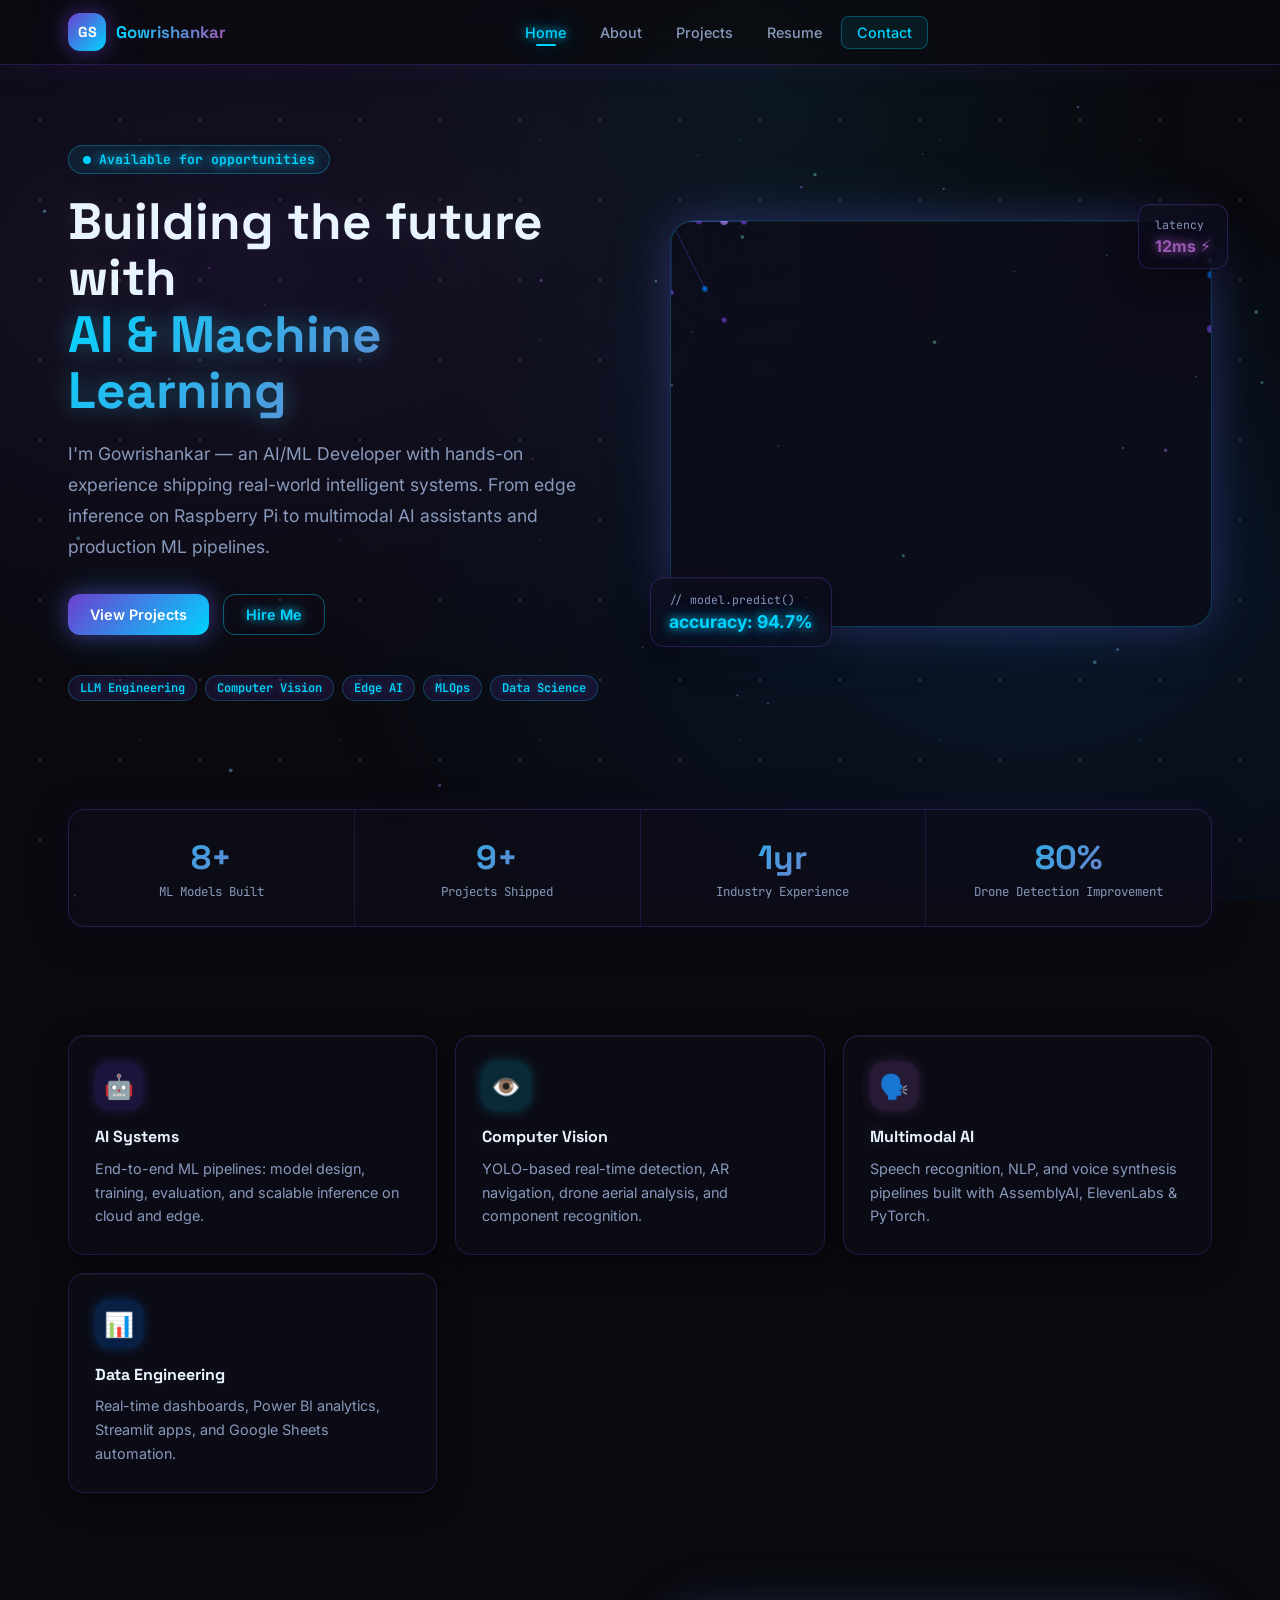
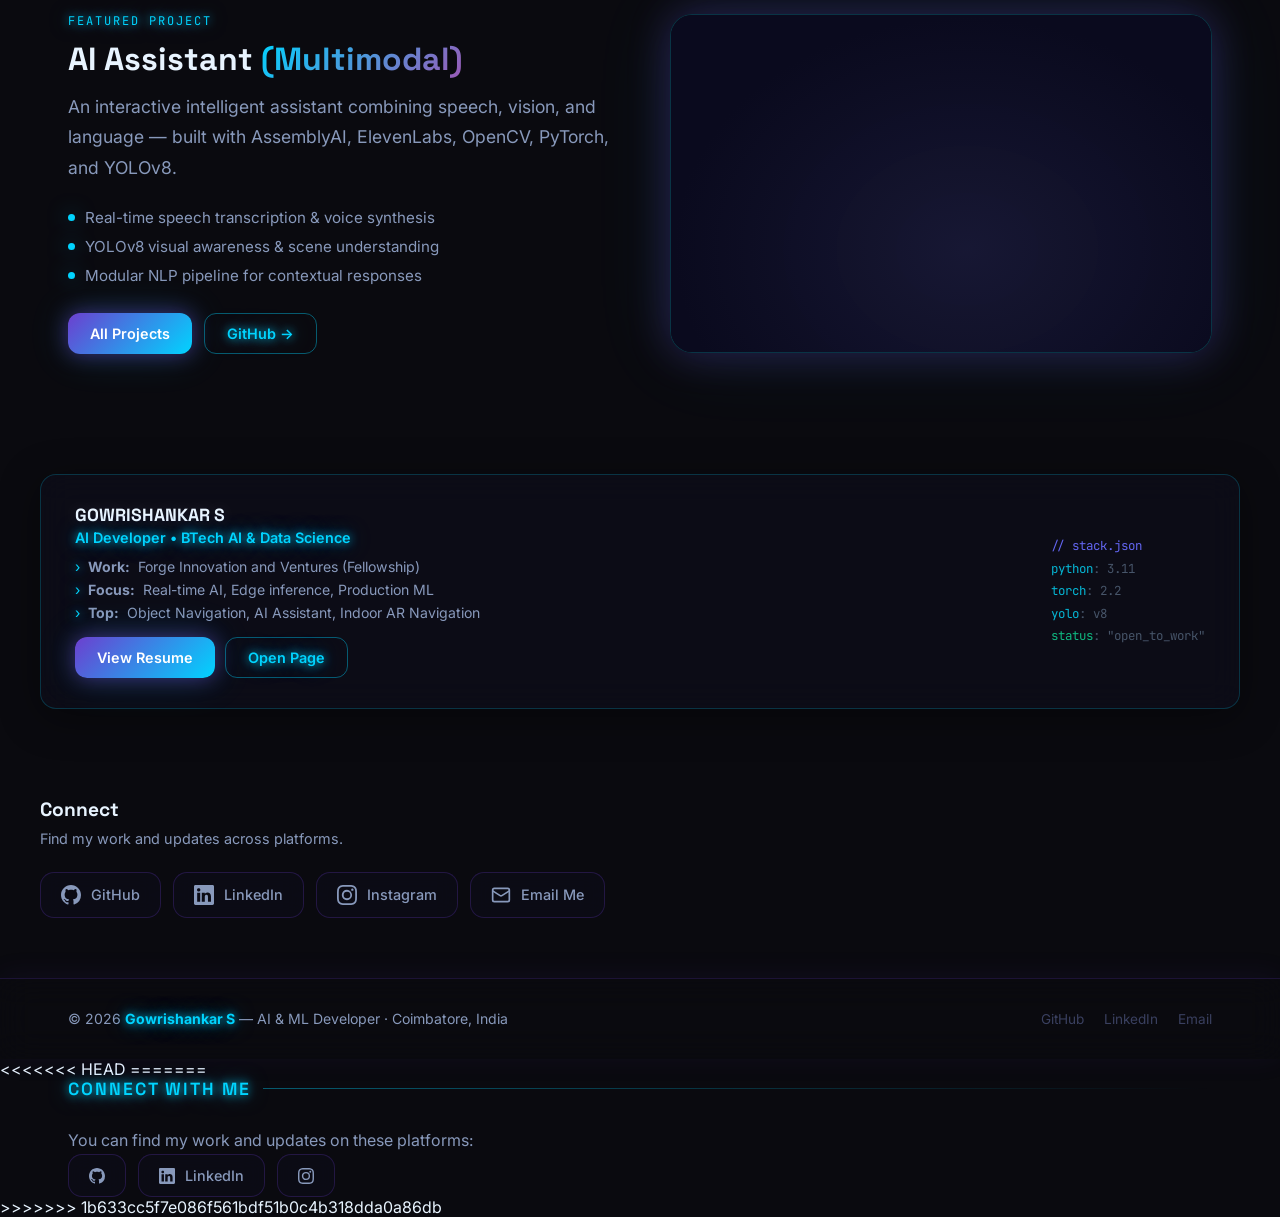
==== commit 303c9cb1: "Merge branch 'main' of https://github.com/gowrishankar2705/portfolio" ====
--- a/index.html
+++ b/index.html
@@ -235,5 +235,101 @@
   </div>
 
   <script src="assets/main.js" defer></script>
+<<<<<<< HEAD
+=======
+
+  <script>
+    // Small inline helpers for immediate interactions (keeps main.js modular)
+    (function(){
+      // Ensure nav active underline aligns with current page
+      function updateNavUnderline() {
+        const nav = document.querySelector('.nav');
+        const underline = nav.querySelector('.nav-underline');
+        const links = Array.from(nav.querySelectorAll('.nav-link'));
+        const current = links.find(a => {
+          const href = a.getAttribute('href');
+          return href && (location.pathname.endsWith(href) || location.pathname === '/' && href === 'index.html');
+        }) || links[0];
+        if (!current) return;
+        const rect = current.getBoundingClientRect();
+        const navRect = nav.getBoundingClientRect();
+        underline.style.width = rect.width + 'px';
+        underline.style.transform = `translateX(${rect.left - navRect.left}px)`;
+      }
+      window.addEventListener('resize', updateNavUnderline);
+      window.addEventListener('load', updateNavUnderline);
+      document.addEventListener('DOMContentLoaded', () => {
+        // click nav links to animate underline
+        document.querySelectorAll('.nav-link').forEach(a=>{
+          a.addEventListener('mouseenter', (e)=>{
+            const nav = a.closest('.nav');
+            const underline = nav.querySelector('.nav-underline');
+            const rect = a.getBoundingClientRect();
+            const navRect = nav.getBoundingClientRect();
+            underline.style.transition = 'transform .18s cubic-bezier(.2,.9,.3,1), width .18s';
+            underline.style.width = rect.width + 'px';
+            underline.style.transform = `translateX(${rect.left - navRect.left}px)`;
+          });
+          a.addEventListener('mouseleave', updateNavUnderline);
+        });
+      });
+
+      // Resume modal loader (same logic as before)
+      const openBtn = document.getElementById('openResumeBtn');
+      const modal = document.getElementById('resumeModal');
+      const modalContent = document.getElementById('resumeModalContent');
+      const closeBtn = modal?.querySelector('.modal-close');
+      if (openBtn && modal && modalContent) {
+        openBtn.addEventListener('click', async ()=>{
+          if (modalContent.dataset.loaded === 'true') { modal.classList.add('open'); modal.setAttribute('aria-hidden','false'); document.body.style.overflow='hidden'; return; }
+          openBtn.disabled = true; openBtn.textContent = 'Loading…';
+          try {
+            const res = await fetch('resume.html', {cache:'no-store'});
+            const html = await res.text();
+            const parser = new DOMParser();
+            const doc = parser.parseFromString(html, 'text/html');
+            const resumeMain = doc.getElementById('resume-main') || doc.querySelector('main');
+            modalContent.innerHTML = resumeMain ? resumeMain.innerHTML : html;
+            modalContent.dataset.loaded = 'true';
+            modal.classList.add('open'); modal.setAttribute('aria-hidden','false'); document.body.style.overflow='hidden';
+          } catch {
+            modalContent.innerHTML = '<p class="muted">Unable to load resume. Open the resume page instead.</p>';
+            modal.classList.add('open'); modal.setAttribute('aria-hidden','false'); document.body.style.overflow='hidden';
+          } finally {
+            openBtn.disabled = false; openBtn.textContent = 'View Full Resume';
+          }
+        });
+        closeBtn?.addEventListener('click', ()=>{ modal.classList.remove('open'); modal.setAttribute('aria-hidden','true'); document.body.style.overflow=''; });
+        modal.addEventListener('click', (e)=> { if (e.target === modal) { modal.classList.remove('open'); modal.setAttribute('aria-hidden','true'); document.body.style.overflow=''; }});
+        window.addEventListener('keydown', (e)=> { if (e.key === 'Escape' && modal.classList.contains('open')) { modal.classList.remove('open'); modal.setAttribute('aria-hidden','true'); document.body.style.overflow=''; }});
+      }
+    })();
+  </script>
+
+  <section class="social-links container" aria-label="Social Profiles">
+  <h2 class="section-title">Connect with me</h2>
+  <p class="muted">You can find my work and updates on these platforms:</p>
+  <div class="social-grid">
+    <a href="https://github.com/gowrishankar2705" target="_blank" rel="noopener" class="social-card">
+  <svg xmlns="http://www.w3.org/2000/svg" width="16" height="16" fill="currentColor" class="bi bi-github" viewBox="0 0 16 16">
+  <path d="M8 0C3.58 0 0 3.58 0 8c0 3.54 2.29 6.53 5.47 7.59.4.07.55-.17.55-.38 0-.19-.01-.82-.01-1.49-2.01.37-2.53-.49-2.69-.94-.09-.23-.48-.94-.82-1.13-.28-.15-.68-.52-.01-.53.63-.01 1.08.58 1.23.82.72 1.21 1.87.87 2.33.66.07-.52.28-.87.51-1.07-1.78-.2-3.64-.89-3.64-3.95 0-.87.31-1.59.82-2.15-.08-.2-.36-1.02.08-2.12 0 0 .67-.21 2.2.82.64-.18 1.32-.27 2-.27s1.36.09 2 .27c1.53-1.04 2.2-.82 2.2-.82.44 1.1.16 1.92.08 2.12.51.56.82 1.27.82 2.15 0 3.07-1.87 3.75-3.65 3.95.29.25.54.73.54 1.48 0 1.07-.01 1.93-.01 2.2 0 .21.15.46.55.38A8.01 8.01 0 0 0 16 8c0-4.42-3.58-8-8-8"/>
+</svg>
+</a>
+
+<a href="https://www.linkedin.com/in/gowrishankar-s-59a782253/" target="_blank" rel="noopener" class="social-card">
+  <svg xmlns="http://www.w3.org/2000/svg" width="16" height="16" fill="currentColor" class="bi bi-linkedin" viewBox="0 0 16 16">
+  <path d="M0 1.146C0 .513.526 0 1.175 0h13.65C15.474 0 16 .513 16 1.146v13.708c0 .633-.526 1.146-1.175 1.146H1.175C.526 16 0 15.487 0 14.854zm4.943 12.248V6.169H2.542v7.225zm-1.2-8.212c.837 0 1.358-.554 1.358-1.248-.015-.709-.52-1.248-1.342-1.248S2.4 3.226 2.4 3.934c0 .694.521 1.248 1.327 1.248zm4.908 8.212V9.359c0-.216.016-.432.08-.586.173-.431.568-.878 1.232-.878.869 0 1.216.662 1.216 1.634v3.865h2.401V9.25c0-2.22-1.184-3.252-2.764-3.252-1.274 0-1.845.7-2.165 1.193v.025h-.016l.016-.025V6.169h-2.4c.03.678 0 7.225 0 7.225z"/>
+</svg>
+  <span>LinkedIn</span>
+</a>
+
+<a href="https://www.instagram.com/gowrishankar__s" target="_blank" rel="noopener" class="social-card">
+  <svg xmlns="http://www.w3.org/2000/svg" width="16" height="16" fill="currentColor" class="bi bi-instagram" viewBox="0 0 16 16">
+  <path d="M8 0C5.829 0 5.556.01 4.703.048 3.85.088 3.269.222 2.76.42a3.9 3.9 0 0 0-1.417.923A3.9 3.9 0 0 0 .42 2.76C.222 3.268.087 3.85.048 4.7.01 5.555 0 5.827 0 8.001c0 2.172.01 2.444.048 3.297.04.852.174 1.433.372 1.942.205.526.478.972.923 1.417.444.445.89.719 1.416.923.51.198 1.09.333 1.942.372C5.555 15.99 5.827 16 8 16s2.444-.01 3.298-.048c.851-.04 1.434-.174 1.943-.372a3.9 3.9 0 0 0 1.416-.923c.445-.445.718-.891.923-1.417.197-.509.332-1.09.372-1.942C15.99 10.445 16 10.173 16 8s-.01-2.445-.048-3.299c-.04-.851-.175-1.433-.372-1.941a3.9 3.9 0 0 0-.923-1.417A3.9 3.9 0 0 0 13.24.42c-.51-.198-1.092-.333-1.943-.372C10.443.01 10.172 0 7.998 0zm-.717 1.442h.718c2.136 0 2.389.007 3.232.046.78.035 1.204.166 1.486.275.373.145.64.319.92.599s.453.546.598.92c.11.281.24.705.275 1.485.039.843.047 1.096.047 3.231s-.008 2.389-.047 3.232c-.035.78-.166 1.203-.275 1.485a2.5 2.5 0 0 1-.599.919c-.28.28-.546.453-.92.598-.28.11-.704.24-1.485.276-.843.038-1.096.047-3.232.047s-2.39-.009-3.233-.047c-.78-.036-1.203-.166-1.485-.276a2.5 2.5 0 0 1-.92-.598 2.5 2.5 0 0 1-.6-.92c-.109-.281-.24-.705-.275-1.485-.038-.843-.046-1.096-.046-3.233s.008-2.388.046-3.231c.036-.78.166-1.204.276-1.486.145-.373.319-.64.599-.92s.546-.453.92-.598c.282-.11.705-.24 1.485-.276.738-.034 1.024-.044 2.515-.045zm4.988 1.328a.96.96 0 1 0 0 1.92.96.96 0 0 0 0-1.92m-4.27 1.122a4.109 4.109 0 1 0 0 8.217 4.109 4.109 0 0 0 0-8.217m0 1.441a2.667 2.667 0 1 1 0 5.334 2.667 2.667 0 0 1 0-5.334"/>
+</svg>
+</a>
+  </div>
+</section>
+>>>>>>> 1b633cc5f7e086f561bdf51b0c4b318dda0a86db
 </body>
-</html>+</html>
